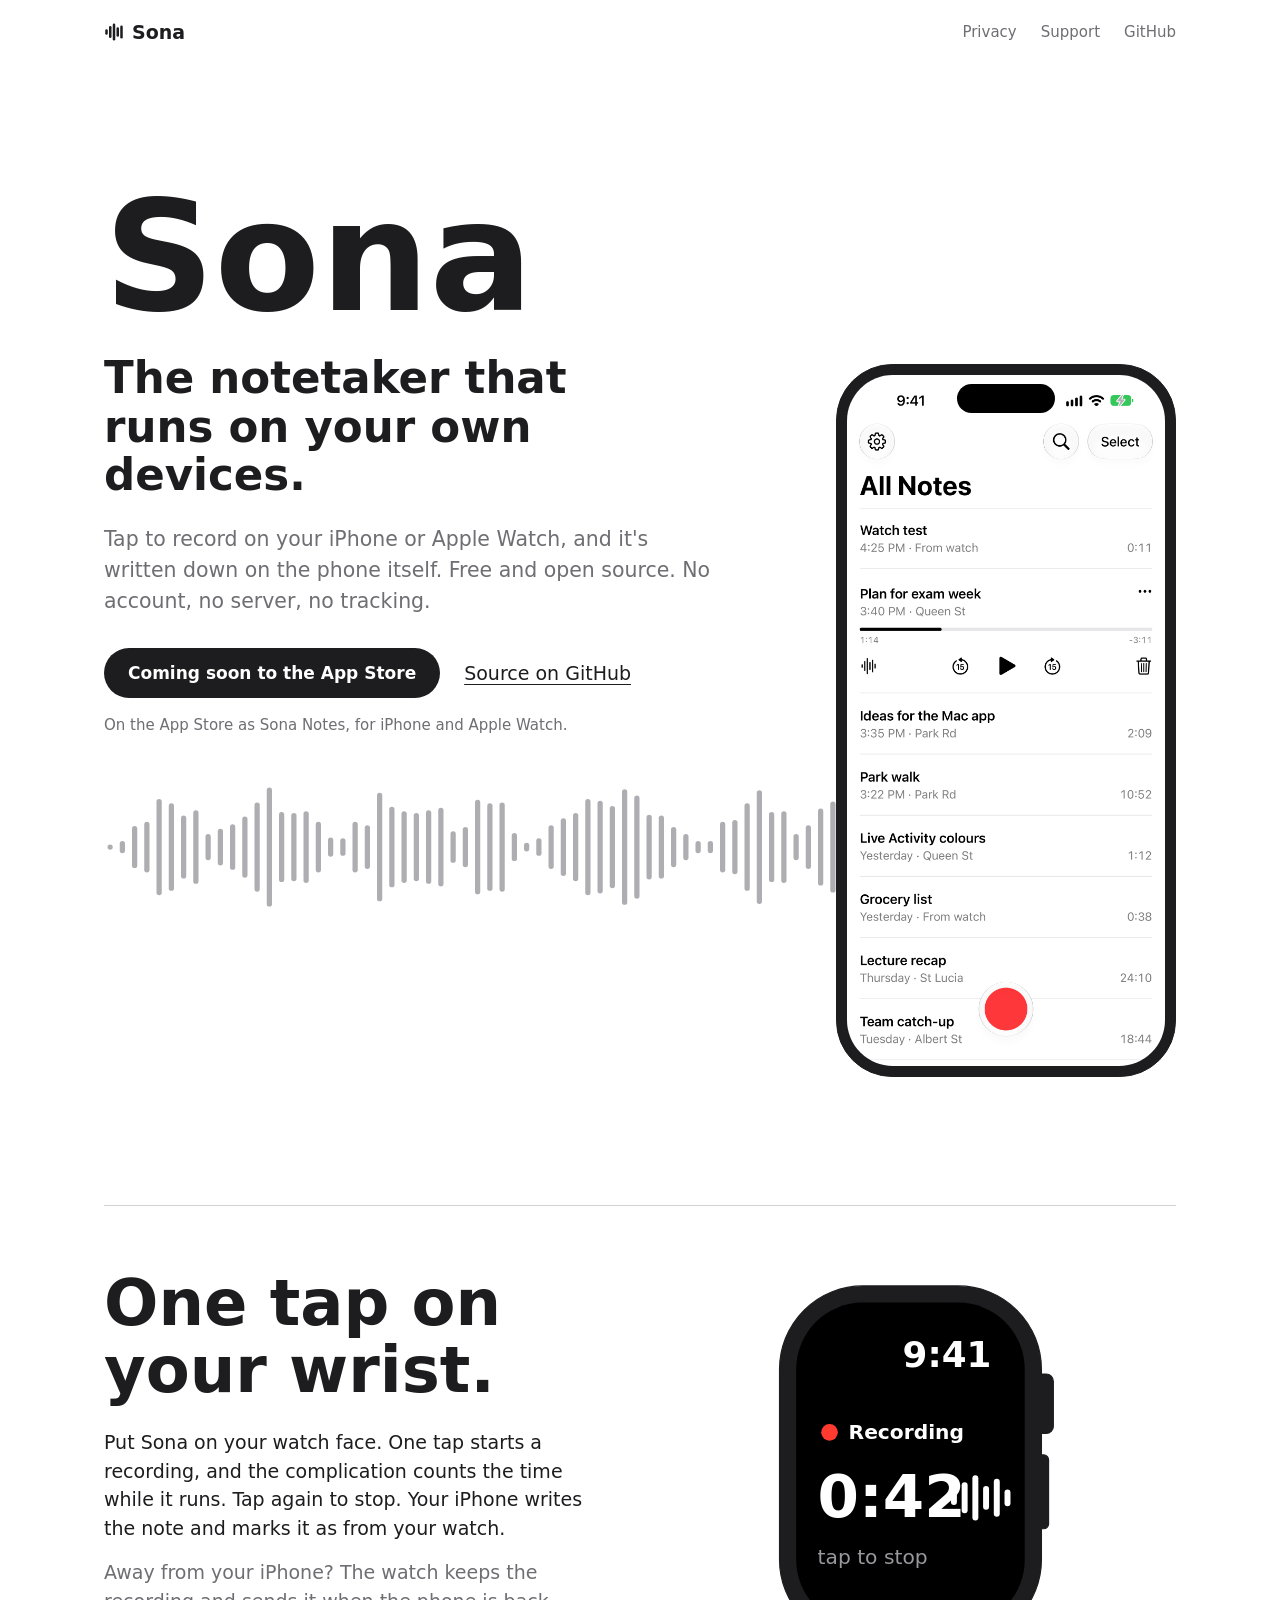
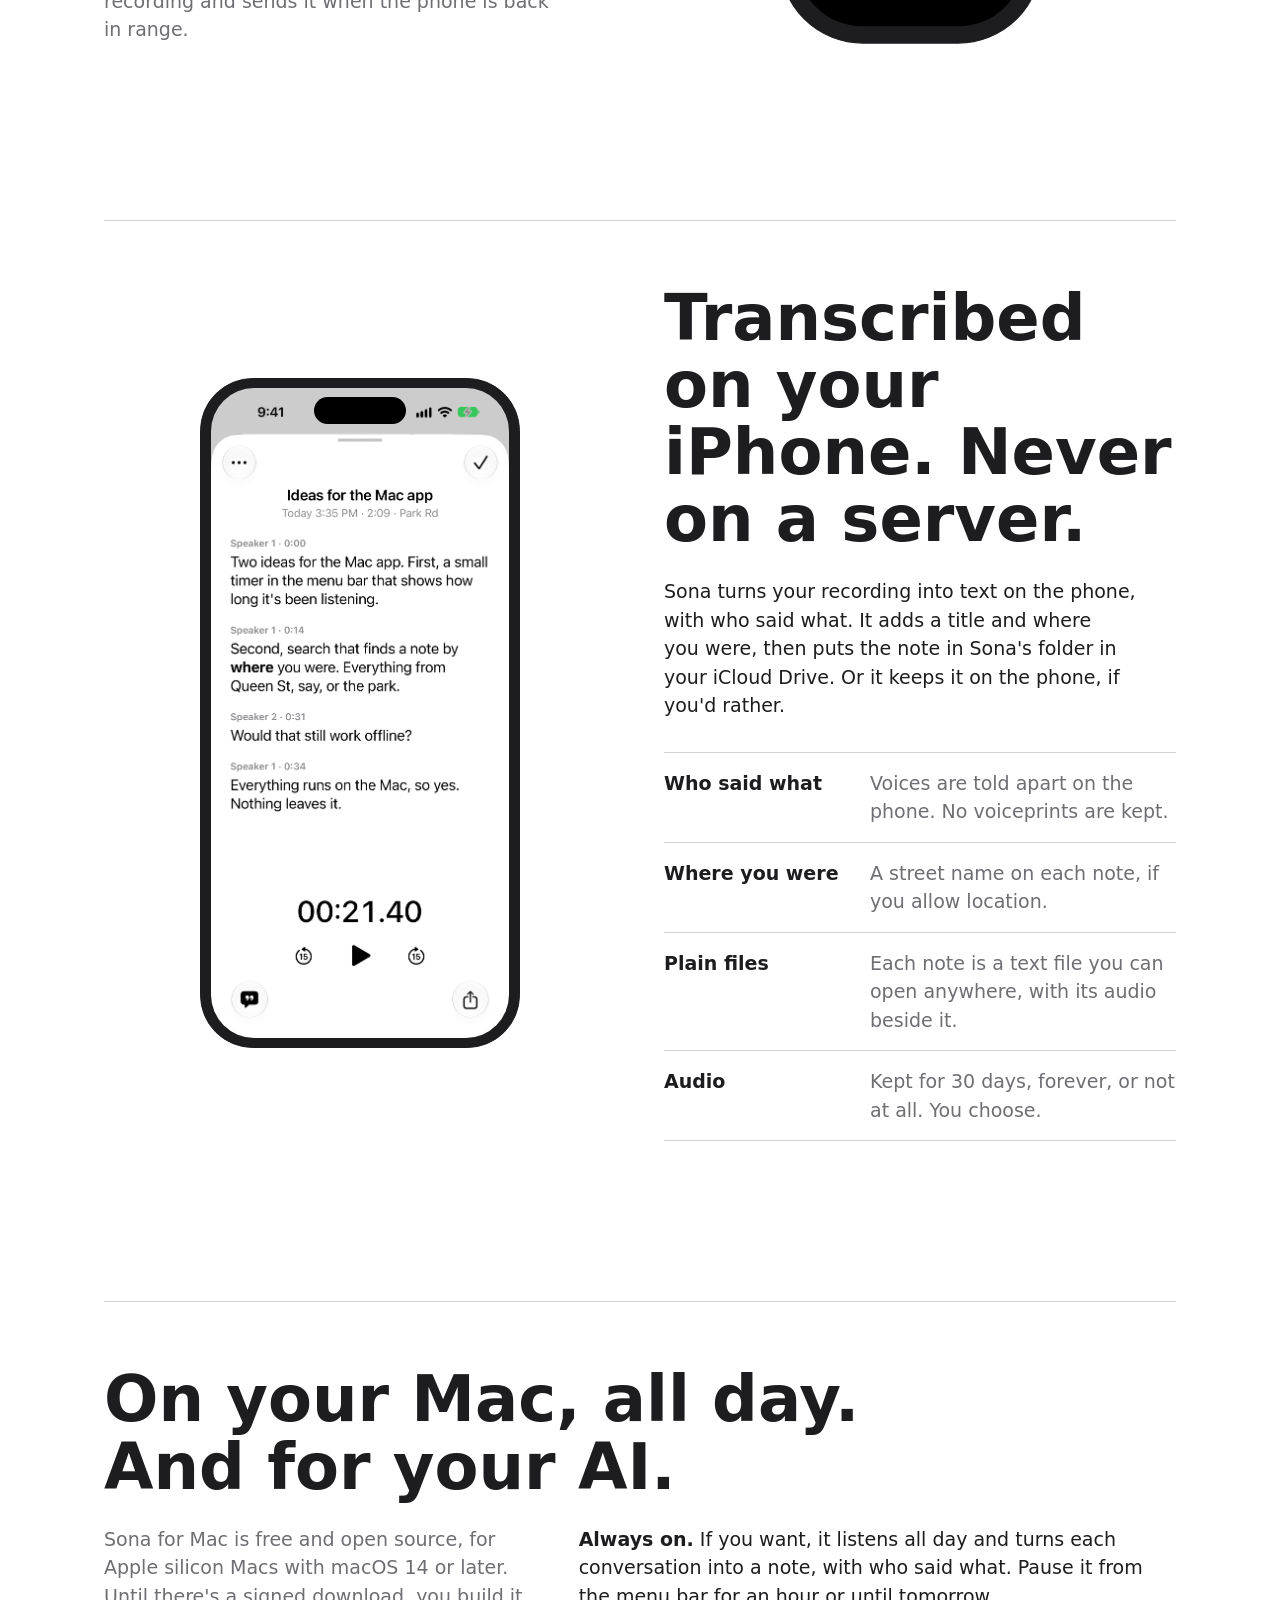
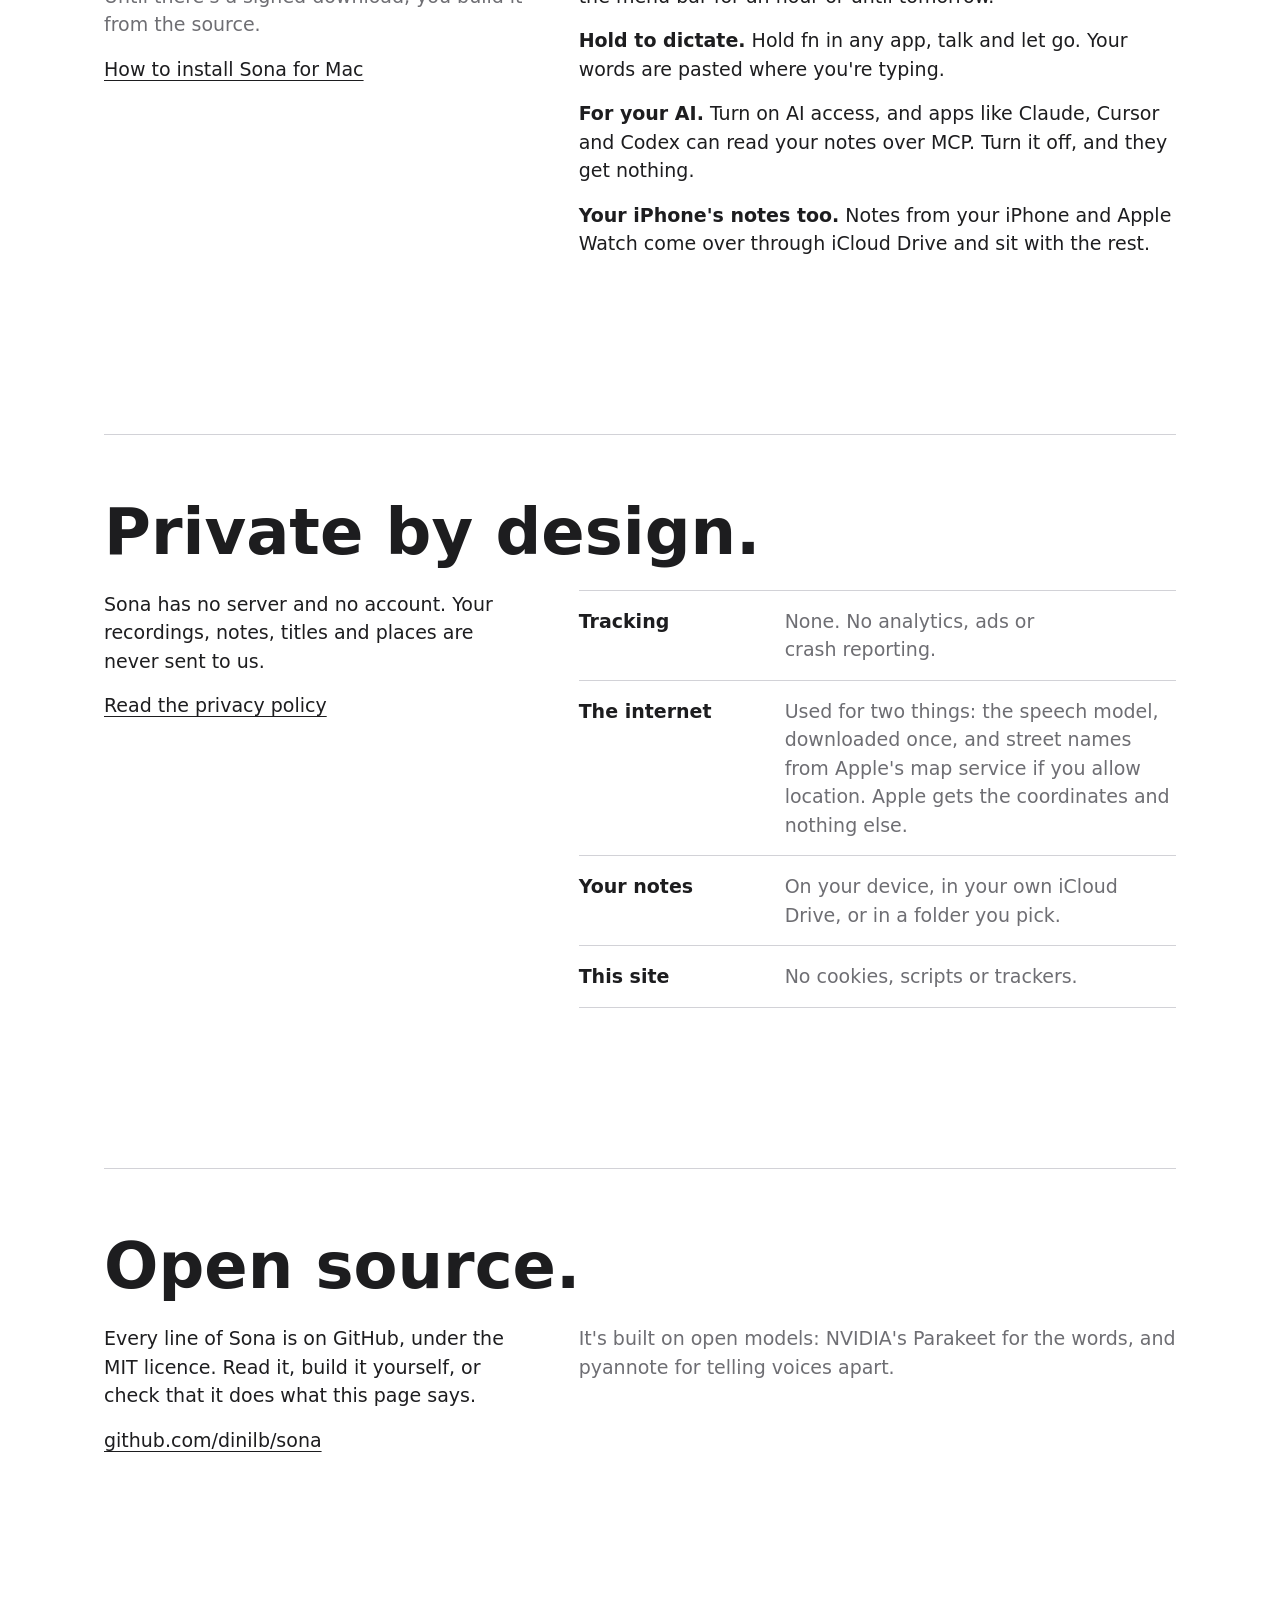
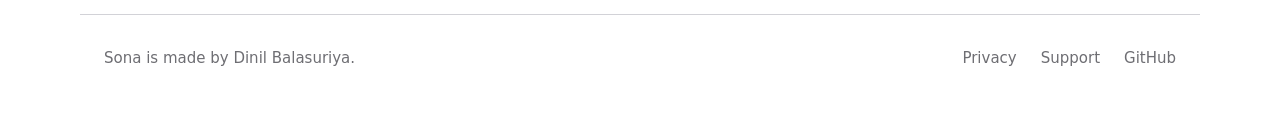
==== site/index.html @ dbad3e68 "Sona: first public version" ====
<!doctype html>
<html lang="en">
<head>
<meta charset="utf-8">
<meta name="viewport" content="width=device-width, initial-scale=1">
<title>Sona: the notetaker that runs on your own devices</title>
<meta name="description" content="Sona is a free, open-source notetaker for iPhone, Apple Watch and Mac. Tap to record, and it's written down on the device. No account, no server, no tracking.">
<meta name="color-scheme" content="light dark">
<meta name="theme-color" content="#ffffff" media="(prefers-color-scheme: light)">
<meta name="theme-color" content="#000000" media="(prefers-color-scheme: dark)">
<link rel="icon" href="favicon.svg" type="image/svg+xml">
<link rel="apple-touch-icon" href="apple-touch-icon.png">
<link rel="stylesheet" href="style.css">
<!-- Link previews need full URLs. If the site moves (a custom domain), change these four. -->
<link rel="canonical" href="https://dinilb.github.io/sona/">
<meta property="og:url" content="https://dinilb.github.io/sona/">
<meta property="og:image" content="https://dinilb.github.io/sona/img/og.png">
<meta name="twitter:image" content="https://dinilb.github.io/sona/img/og.png">
<meta property="og:type" content="website">
<meta property="og:site_name" content="Sona">
<meta property="og:title" content="Sona: the notetaker that runs on your own devices">
<meta property="og:description" content="Free and open source, for iPhone, Apple Watch and Mac. Tap to record, and it's written down on the device. No account, no server, no tracking.">
<meta property="og:image:width" content="1200">
<meta property="og:image:height" content="630">
<meta property="og:image:alt" content="Sona, the notetaker that runs on your own devices, beside its list of notes on an iPhone.">
<meta name="twitter:card" content="summary_large_image">
</head>
<body>
<a class="skip" href="#main">Skip to content</a>

<header class="wrap top">
  <a class="brand" href="./" aria-label="Sona, home">
    <svg viewBox="0 0 32 32" aria-hidden="true"><g fill="currentColor"><rect x="2" y="11.5" width="4" height="9" rx="2"/><rect x="8" y="6.5" width="4" height="19" rx="2"/><rect x="14" y="2.5" width="4" height="27" rx="2"/><rect x="20" y="8.5" width="4" height="15" rx="2"/><rect x="26" y="5.5" width="4" height="21" rx="2"/></g></svg>
    Sona
  </a>
  <nav class="links" aria-label="Pages">
    <a href="privacy.html">Privacy</a>
    <a href="support.html">Support</a>
    <a href="https://github.com/dinilb/sona">GitHub</a>
  </nav>
</header>

<main id="main">

<section class="wrap hero">
  <div class="hero-copy">
    <h1>Sona</h1>
    <p class="lede">The notetaker that runs on your own devices.</p>
    <p class="sub">Tap to record on your iPhone or Apple Watch, and it's written down on the phone itself. Free and open source. No account, no server, no tracking.</p>
    <div class="actions">
      <!-- Placeholder until launch: swap for Apple's official "Download on the App Store" badge,
           linking to https://apps.apple.com/app/id6829732693 -->
      <span class="button" aria-disabled="true">Coming soon to the App Store</span>
      <a href="https://github.com/dinilb/sona">Source on GitHub</a>
    </div>
    <p class="note">On the App Store as Sona Notes, for iPhone and Apple Watch.</p>
  </div>
  <div class="hero-visual">
    <svg class="wave" viewBox="0 0 1200 160" preserveAspectRatio="xMidYMid slice" aria-hidden="true">
      <rect x="4" y="77" width="6" height="6" rx="3" style="--i:0"/>
      <rect x="18" y="73" width="6" height="14" rx="3" style="--i:1"/>
      <rect x="32" y="56" width="6" height="48" rx="3" style="--i:2"/>
      <rect x="46" y="51" width="6" height="58" rx="3" style="--i:3"/>
      <rect x="60" y="25" width="6" height="110" rx="3" style="--i:4"/>
      <rect x="74" y="30" width="6" height="100" rx="3" style="--i:5"/>
      <rect x="88" y="44" width="6" height="72" rx="3" style="--i:6"/>
      <rect x="102" y="38" width="6" height="84" rx="3" style="--i:7"/>
      <rect x="116" y="65" width="6" height="30" rx="3" style="--i:8"/>
      <rect x="130" y="59" width="6" height="42" rx="3" style="--i:9"/>
      <rect x="144" y="54" width="6" height="52" rx="3" style="--i:10"/>
      <rect x="158" y="45" width="6" height="70" rx="3" style="--i:11"/>
      <rect x="172" y="29" width="6" height="102" rx="3" style="--i:12"/>
      <rect x="186" y="12" width="6" height="136" rx="3" style="--i:13"/>
      <rect x="200" y="40" width="6" height="80" rx="3" style="--i:14"/>
      <rect x="214" y="41" width="6" height="78" rx="3" style="--i:15"/>
      <rect x="228" y="39" width="6" height="82" rx="3" style="--i:16"/>
      <rect x="242" y="51" width="6" height="58" rx="3" style="--i:17"/>
      <rect x="256" y="69" width="6" height="22" rx="3" style="--i:18"/>
      <rect x="270" y="70" width="6" height="20" rx="3" style="--i:19"/>
      <rect x="284" y="51" width="6" height="58" rx="3" style="--i:20"/>
      <rect x="298" y="55" width="6" height="50" rx="3" style="--i:21"/>
      <rect x="312" y="18" width="6" height="124" rx="3" style="--i:22"/>
      <rect x="326" y="34" width="6" height="92" rx="3" style="--i:23"/>
      <rect x="340" y="39" width="6" height="82" rx="3" style="--i:24"/>
      <rect x="354" y="41" width="6" height="78" rx="3" style="--i:25"/>
      <rect x="368" y="38" width="6" height="84" rx="3" style="--i:26"/>
      <rect x="382" y="35" width="6" height="90" rx="3" style="--i:27"/>
      <rect x="396" y="62" width="6" height="36" rx="3" style="--i:28"/>
      <rect x="410" y="57" width="6" height="46" rx="3" style="--i:29"/>
      <rect x="424" y="26" width="6" height="108" rx="3" style="--i:30"/>
      <rect x="438" y="30" width="6" height="100" rx="3" style="--i:31"/>
      <rect x="452" y="29" width="6" height="102" rx="3" style="--i:32"/>
      <rect x="466" y="64" width="6" height="32" rx="3" style="--i:33"/>
      <rect x="480" y="75" width="6" height="10" rx="3" style="--i:34"/>
      <rect x="494" y="70" width="6" height="20" rx="3" style="--i:35"/>
      <rect x="508" y="55" width="6" height="50" rx="3" style="--i:36"/>
      <rect x="522" y="47" width="6" height="66" rx="3" style="--i:37"/>
      <rect x="536" y="41" width="6" height="78" rx="3" style="--i:38"/>
      <rect x="550" y="25" width="6" height="110" rx="3" style="--i:39"/>
      <rect x="564" y="27" width="6" height="106" rx="3" style="--i:40"/>
      <rect x="578" y="33" width="6" height="94" rx="3" style="--i:41"/>
      <rect x="592" y="14" width="6" height="132" rx="3" style="--i:42"/>
      <rect x="606" y="21" width="6" height="118" rx="3" style="--i:43"/>
      <rect x="620" y="43" width="6" height="74" rx="3" style="--i:44"/>
      <rect x="634" y="44" width="6" height="72" rx="3" style="--i:45"/>
      <rect x="648" y="57" width="6" height="46" rx="3" style="--i:46"/>
      <rect x="662" y="65" width="6" height="30" rx="3" style="--i:47"/>
      <rect x="676" y="73" width="6" height="14" rx="3" style="--i:48"/>
      <rect x="690" y="73" width="6" height="14" rx="3" style="--i:49"/>
      <rect x="704" y="51" width="6" height="58" rx="3" style="--i:50"/>
      <rect x="718" y="49" width="6" height="62" rx="3" style="--i:51"/>
      <rect x="732" y="30" width="6" height="100" rx="3" style="--i:52"/>
      <rect x="746" y="15" width="6" height="130" rx="3" style="--i:53"/>
      <rect x="760" y="40" width="6" height="80" rx="3" style="--i:54"/>
      <rect x="774" y="39" width="6" height="82" rx="3" style="--i:55"/>
      <rect x="788" y="65" width="6" height="30" rx="3" style="--i:56"/>
      <rect x="802" y="55" width="6" height="50" rx="3" style="--i:57"/>
      <rect x="816" y="36" width="6" height="88" rx="3" style="--i:58"/>
      <rect x="830" y="28" width="6" height="104" rx="3" style="--i:59"/>
      <rect x="844" y="11" width="6" height="138" rx="3" style="--i:60"/>
      <rect x="858" y="32" width="6" height="96" rx="3" style="--i:61"/>
      <rect x="872" y="18" width="6" height="124" rx="3" style="--i:62"/>
      <rect x="886" y="28" width="6" height="104" rx="3" style="--i:63"/>
      <rect x="900" y="41" width="6" height="78" rx="3" style="--i:64"/>
      <rect x="914" y="58" width="6" height="44" rx="3" style="--i:65"/>
      <rect x="928" y="68" width="6" height="24" rx="3" style="--i:66"/>
      <rect x="942" y="75" width="6" height="10" rx="3" style="--i:67"/>
      <rect x="956" y="70" width="6" height="20" rx="3" style="--i:68"/>
      <rect x="970" y="55" width="6" height="50" rx="3" style="--i:69"/>
      <rect x="984" y="54" width="6" height="52" rx="3" style="--i:70"/>
      <rect x="998" y="24" width="6" height="112" rx="3" style="--i:71"/>
      <rect x="1012" y="20" width="6" height="120" rx="3" style="--i:72"/>
      <rect x="1026" y="5" width="6" height="150" rx="3" style="--i:73"/>
      <rect x="1040" y="13" width="6" height="134" rx="3" style="--i:74"/>
      <rect x="1054" y="38" width="6" height="84" rx="3" style="--i:75"/>
      <rect x="1068" y="46" width="6" height="68" rx="3" style="--i:76"/>
      <rect x="1082" y="55" width="6" height="50" rx="3" style="--i:77"/>
      <rect x="1096" y="72" width="6" height="16" rx="3" style="--i:78"/>
      <rect x="1110" y="58" width="6" height="44" rx="3" style="--i:79"/>
      <rect x="1124" y="43" width="6" height="74" rx="3" style="--i:80"/>
      <rect x="1138" y="40" width="6" height="80" rx="3" style="--i:81"/>
      <rect x="1152" y="46" width="6" height="68" rx="3" style="--i:82"/>
      <rect x="1166" y="54" width="6" height="52" rx="3" style="--i:83"/>
      <rect x="1180" y="76" width="6" height="8" rx="3" style="--i:84"/>
      <rect x="1194" y="77" width="6" height="6" rx="3" style="--i:85"/>
    </svg>
    <figure class="device">
      <img src="img/screen-home.png" width="1206" height="2622" alt="Sona on an iPhone: a list of notes, each with a title, a time, where it was recorded and how long it is.">
    </figure>
  </div>
</section>

<section class="section" id="watch" aria-labelledby="watch-title">
  <div class="wrap">
    <div class="rule split">
      <div class="copy">
        <h2 id="watch-title">One tap on your wrist.</h2>
        <p>Put Sona on your watch face. One tap starts a recording, and the complication counts the time while it runs. Tap again to stop. Your iPhone writes the note and marks it as from your watch.</p>
        <p class="muted">Away from your iPhone? The watch keeps the recording and sends it when the phone is back in range.</p>
      </div>
      <div class="art">
        <svg class="watch" viewBox="0 0 252 320" role="img" aria-label="An Apple Watch face with Sona recording: a red dot, the running time and tap to stop.">
          <rect class="crown" x="222" y="84" width="16" height="50" rx="6"/>
          <rect class="crown" x="224" y="152" width="10" height="62" rx="4"/>
          <rect class="case" x="8" y="10" width="220" height="300" rx="70"/>
          <rect class="screen" x="22" y="24" width="192" height="272" rx="56"/>
          <text class="face-time" x="186" y="78" text-anchor="end">9:41</text>
          <circle class="rec" cx="50" cy="133" r="7"/>
          <text class="face-label" x="66" y="139">Recording</text>
          <text class="face-timer" x="40" y="204">0:42</text>
          <g class="face-wave">
            <rect x="152" y="182" width="5" height="12" rx="2.5"/>
            <rect x="161" y="175" width="5" height="26" rx="2.5"/>
            <rect x="170" y="169" width="5" height="38" rx="2.5"/>
            <rect x="179" y="178" width="5" height="20" rx="2.5"/>
            <rect x="188" y="172" width="5" height="32" rx="2.5"/>
            <rect x="197" y="181" width="5" height="14" rx="2.5"/>
          </g>
          <text class="face-hint" x="40" y="244">tap to stop</text>
        </svg>
      </div>
    </div>
  </div>
</section>

<section class="section" id="iphone" aria-labelledby="iphone-title">
  <div class="wrap">
    <div class="rule split">
      <div class="art">
        <figure class="device">
          <img src="img/screen-note.png" width="1206" height="2622" loading="lazy" alt="A note in Sona: its title, when and where it was recorded, and what each speaker said.">
        </figure>
      </div>
      <div class="copy">
        <h2 id="iphone-title">Transcribed on your iPhone. Never on a server.</h2>
        <p>Sona turns your recording into text on the phone, with who said what. It adds a title and where you were, then puts the note in Sona's folder in your iCloud Drive. Or it keeps it on the phone, if you'd rather.</p>
        <dl class="rows">
          <div><dt>Who said what</dt><dd>Voices are told apart on the phone. No voiceprints are kept.</dd></div>
          <div><dt>Where you were</dt><dd>A street name on each note, if you allow location.</dd></div>
          <div><dt>Plain files</dt><dd>Each note is a text file you can open anywhere, with its audio beside it.</dd></div>
          <div><dt>Audio</dt><dd>Kept for 30 days, forever, or not at all. You choose.</dd></div>
        </dl>
      </div>
    </div>
  </div>
</section>

<section class="section" id="mac" aria-labelledby="mac-title">
  <div class="wrap">
    <div class="rule">
      <h2 id="mac-title">On your Mac, all day.<br>And for your AI.</h2>
      <div class="cols">
        <div>
          <p class="muted">Sona for Mac is free and open source, for Apple silicon Macs with macOS 14 or later. Until there's a signed download, you build it from the source.</p>
          <p><a href="https://github.com/dinilb/sona#install">How to install Sona for Mac</a></p>
        </div>
        <div>
          <p><strong>Always on.</strong> If you want, it listens all day and turns each conversation into a note, with who said what. Pause it from the menu bar for an hour or until tomorrow.</p>
          <p><strong>Hold to dictate.</strong> Hold fn in any app, talk and let go. Your words are pasted where you're typing.</p>
          <p><strong>For your AI.</strong> Turn on AI access, and apps like Claude, Cursor and Codex can read your notes over MCP. Turn it off, and they get nothing.</p>
          <p><strong>Your iPhone's notes too.</strong> Notes from your iPhone and Apple Watch come over through iCloud Drive and sit with the rest.</p>
        </div>
      </div>
    </div>
  </div>
</section>

<section class="section" id="privacy" aria-labelledby="privacy-title">
  <div class="wrap">
    <div class="rule">
      <h2 id="privacy-title">Private by design.</h2>
      <div class="cols">
        <div>
          <p>Sona has no server and no account. Your recordings, notes, titles and places are never sent to us.</p>
          <p><a href="privacy.html">Read the privacy policy</a></p>
        </div>
        <dl class="rows">
          <div><dt>Tracking</dt><dd>None. No analytics, ads or crash reporting.</dd></div>
          <div><dt>The internet</dt><dd>Used for two things: the speech model, downloaded once, and street names from Apple's map service if you allow location. Apple gets the coordinates and nothing else.</dd></div>
          <div><dt>Your notes</dt><dd>On your device, in your own iCloud Drive, or in a folder you pick.</dd></div>
          <div><dt>This site</dt><dd>No cookies, scripts or trackers.</dd></div>
        </dl>
      </div>
    </div>
  </div>
</section>

<section class="section" id="source" aria-labelledby="source-title">
  <div class="wrap">
    <div class="rule">
      <h2 id="source-title">Open source.</h2>
      <div class="cols">
        <div>
          <p>Every line of Sona is on GitHub, under the MIT licence. Read it, build it yourself, or check that it does what this page says.</p>
          <p><a href="https://github.com/dinilb/sona">github.com/dinilb/sona</a></p>
        </div>
        <div>
          <p class="muted">It's built on open models: NVIDIA's Parakeet for the words, and pyannote for telling voices apart.</p>
        </div>
      </div>
    </div>
  </div>
</section>

</main>

<footer class="foot">
  <div class="wrap">
    <p>Sona is made by Dinil Balasuriya.</p>
    <nav class="links" aria-label="Footer">
      <a href="privacy.html">Privacy</a>
      <a href="support.html">Support</a>
      <a href="https://github.com/dinilb/sona">GitHub</a>
    </nav>
  </div>
</footer>
</body>
</html>
---- site/style.css ----
/* Sona's website: one stylesheet, no build step, nothing loaded from anywhere else.
   Monochrome like the app: ink, paper and greys, swapped in dark mode. Red only where something records. */

:root {
  color-scheme: light dark;
  --bg: #fff;
  --ink: #1d1d1f;
  --muted: #6e6e73;
  --line: #d2d2d7;
  --wave: #aeaeb2;
  --bezel: #1d1d1f;
  --bezel-edge: #1d1d1f;
  --red: #ff3b30;
  --wrap: 1120px;
  --pad: 24px;
}

@media (prefers-color-scheme: dark) {
  :root {
    --bg: #000;
    --ink: #f5f5f7;
    --muted: #a1a1a6;
    --line: #38383a;
    --wave: #636366;
    --bezel: #1c1c1e;
    --bezel-edge: #3a3a3c;
    --red: #ff453a;
  }
}

*, *::before, *::after { box-sizing: border-box; }

html { -webkit-text-size-adjust: 100%; text-size-adjust: 100%; }

body {
  margin: 0;
  background: var(--bg);
  color: var(--ink);
  font: 400 19px/1.5 -apple-system, BlinkMacSystemFont, system-ui, "Segoe UI", Roboto, "Helvetica Neue", Arial, sans-serif;
  -webkit-font-smoothing: antialiased;
}

img, svg { display: block; max-width: 100%; }

a {
  color: inherit;
  text-decoration: underline;
  text-decoration-thickness: 1px;
  text-underline-offset: 0.2em;
}

a:hover { text-decoration-thickness: 2px; }

:focus-visible { outline: 2px solid var(--ink); outline-offset: 4px; border-radius: 4px; }

p { margin: 0 0 16px; }

h1, h2 { text-wrap: balance; }
p, li, dd { text-wrap: pretty; }

strong { font-weight: 600; }

.muted { color: var(--muted); }

.wrap { max-width: var(--wrap); margin: 0 auto; padding: 0 var(--pad); }

.skip { position: absolute; left: -9999px; }
.skip:focus { left: var(--pad); top: 12px; }

/* The top bar and the footer */

.top { display: flex; align-items: center; justify-content: space-between; gap: 16px; height: 64px; }

.brand { display: inline-flex; align-items: center; gap: 8px; font-size: 19px; font-weight: 600; text-decoration: none; }
.brand svg { width: 20px; height: 20px; }

.links { display: flex; gap: 24px; font-size: 15px; }
.links a { color: var(--muted); text-decoration: none; }
.links a:hover, .links a[aria-current="page"] { color: var(--ink); }

.foot { margin-top: 48px; }
.foot .wrap { display: flex; flex-wrap: wrap; align-items: center; justify-content: space-between; gap: 16px 24px; padding-top: 32px; padding-bottom: 48px; border-top: 1px solid var(--line); font-size: 15px; color: var(--muted); }
.foot p { margin: 0; }

/* The voice wave: a row of bars that talk quietly. Still for anyone who asks for less motion. */

.wave { color: var(--ink); }
.wave rect {
  fill: currentColor;
  transform-box: fill-box;
  transform-origin: 50% 50%;
  animation: talk 1.9s ease-in-out infinite alternate;
  animation-delay: calc(var(--i) * -0.13s);
}
.wave rect:nth-child(3n) { animation-duration: 2.4s; }
.wave rect:nth-child(3n + 1) { animation-duration: 1.5s; }

@keyframes talk {
  from { transform: scaleY(1); }
  to { transform: scaleY(0.55); }
}

@media (prefers-reduced-motion: reduce) {
  .wave rect { animation: none; }
}

/* A phone: the screenshot in a plain black frame with a Dynamic Island. Sizes follow --w. */

.device {
  --w: 320px;
  position: relative;
  flex: none;
  width: var(--w);
  margin: 0;
  padding: calc(var(--w) * 0.03);
  border: 1px solid var(--bezel-edge);
  border-radius: calc(var(--w) * 0.165);
  background: var(--bezel);
}
.device img { width: 100%; height: auto; border-radius: calc(var(--w) * 0.135); }
.device::before {
  content: "";
  position: absolute;
  top: calc(var(--w) * 0.056);
  left: 50%;
  width: calc(var(--w) * 0.29);
  height: calc(var(--w) * 0.085);
  margin-left: calc(var(--w) * -0.145);
  border-radius: 999px;
  background: #000;
}

/* The first screen */

/* The wave runs under the words and into the phone, which stands in front of it. */
.hero { position: relative; display: grid; grid-template-columns: minmax(0, 1fr) auto; align-items: end; column-gap: 48px; padding-top: 48px; padding-bottom: 64px; }
.hero-copy { position: relative; z-index: 1; align-self: start; padding-top: 72px; padding-bottom: 340px; }
.hero-visual { position: static; }
.hero .wave { position: absolute; z-index: 0; left: var(--pad); right: calc(var(--pad) + 170px); bottom: 224px; width: auto; height: 140px; color: var(--wave); }
.hero .device { --w: 340px; position: relative; z-index: 1; }

h1 { margin: 0 0 24px; font-size: clamp(72px, 12vw, 160px); font-weight: 600; line-height: 0.95; }

.lede { max-width: 13em; margin: 0 0 24px; font-size: clamp(28px, 3.4vw, 44px); font-weight: 600; line-height: 1.12; }

.sub { max-width: 30em; margin: 0 0 32px; color: var(--muted); font-size: clamp(17px, 1.6vw, 21px); }

.actions { display: flex; flex-wrap: wrap; align-items: center; gap: 16px 24px; }

.button {
  display: inline-flex;
  align-items: center;
  min-height: 50px;
  padding: 0 24px;
  border-radius: 999px;
  background: var(--ink);
  color: var(--bg);
  font-size: 17px;
  font-weight: 600;
  text-decoration: none;
}
.button[aria-disabled="true"] { cursor: default; }

.note { margin: 16px 0 0; color: var(--muted); font-size: 15px; }

/* The sections below it */

.section .wrap { padding-top: 64px; padding-bottom: 96px; }
.rule { border-top: 1px solid var(--line); padding-top: 64px; }

h2 { max-width: 15em; margin: 0 0 24px; font-size: clamp(36px, 5vw, 64px); font-weight: 600; line-height: 1.05; }

.copy p { max-width: 32em; }

.split { display: grid; grid-template-columns: minmax(0, 1fr) minmax(0, 1fr); align-items: center; gap: 48px; }
.split .art { display: flex; justify-content: center; }

.rows { max-width: 36em; margin: 32px 0 0; border-top: 1px solid var(--line); }
.rows div { display: grid; grid-template-columns: 10em minmax(0, 1fr); gap: 16px; padding: 16px 0; border-bottom: 1px solid var(--line); }
.rows dt { font-weight: 600; }
.rows dd { margin: 0; color: var(--muted); }

/* A headline across the top, then its words in two columns. */
.cols { display: grid; grid-template-columns: minmax(0, 5fr) minmax(0, 7fr); gap: 48px; margin-top: 16px; }
.cols p { max-width: 32em; }
.cols .rows { margin-top: 0; }

.watch { width: 300px; }
.watch .case, .watch .crown { fill: var(--bezel); stroke: var(--bezel-edge); stroke-width: 1; }
.watch .screen { fill: #000; }
.watch text { font-family: inherit; fill: #fff; font-variant-numeric: tabular-nums; }
.watch .face-time { font-size: 30px; font-weight: 600; }
.watch .face-label { font-size: 17px; font-weight: 600; }
.watch .face-timer { font-size: 50px; font-weight: 600; }
.watch .face-hint { font-size: 17px; fill: #98989d; }
.watch .face-wave rect { fill: #fff; }
.watch .rec { fill: var(--red); }

/* Privacy policy, support and other text pages */

.prose { max-width: 760px; padding-top: 48px; padding-bottom: 96px; }
.prose h1 { margin-bottom: 8px; font-size: clamp(44px, 6vw, 64px); line-height: 1.05; }
.prose .updated { margin: 0 0 48px; color: var(--muted); }
.prose h2 { max-width: none; margin: 48px 0 16px; font-size: 28px; line-height: 1.2; }
.prose h3 { margin: 32px 0 8px; font-size: 19px; font-weight: 600; }
.prose ul, .prose ol { margin: 0 0 16px; padding-left: 1.25em; }
.prose li { margin: 8px 0; }
.prose li > ul { margin-top: 8px; }

.qa { border-top: 1px solid var(--line); padding: 32px 0 16px; }
.qa h2 { margin: 0 0 12px; font-size: 24px; }

/* Phones and narrow windows */

@media (max-width: 860px) {
  body { font-size: 17px; }

  .hero { display: block; padding-top: 24px; padding-bottom: 64px; }
  .hero-copy { padding-top: 32px; padding-bottom: 48px; }
  /* Too narrow for the wave to show beside the phone, so it runs the full width above it. */
  .hero-visual { display: flex; flex-direction: column; align-items: center; }
  .hero .wave { position: static; align-self: stretch; height: 96px; margin: 0 calc(-1 * var(--pad)) 48px; }
  .hero .device { --w: 270px; }

  .section .wrap { padding-top: 32px; padding-bottom: 64px; }
  .rule { padding-top: 48px; }

  .split { grid-template-columns: minmax(0, 1fr); gap: 48px; }
  .split .device { --w: 270px; }
  .split .art { order: 2; }

  .rows div { grid-template-columns: minmax(0, 1fr); gap: 4px; }
  .cols { grid-template-columns: minmax(0, 1fr); gap: 16px; }

  .watch { width: 240px; }
}

@media (max-width: 420px) {
  :root { --pad: 20px; }
  .links { gap: 16px; }
}
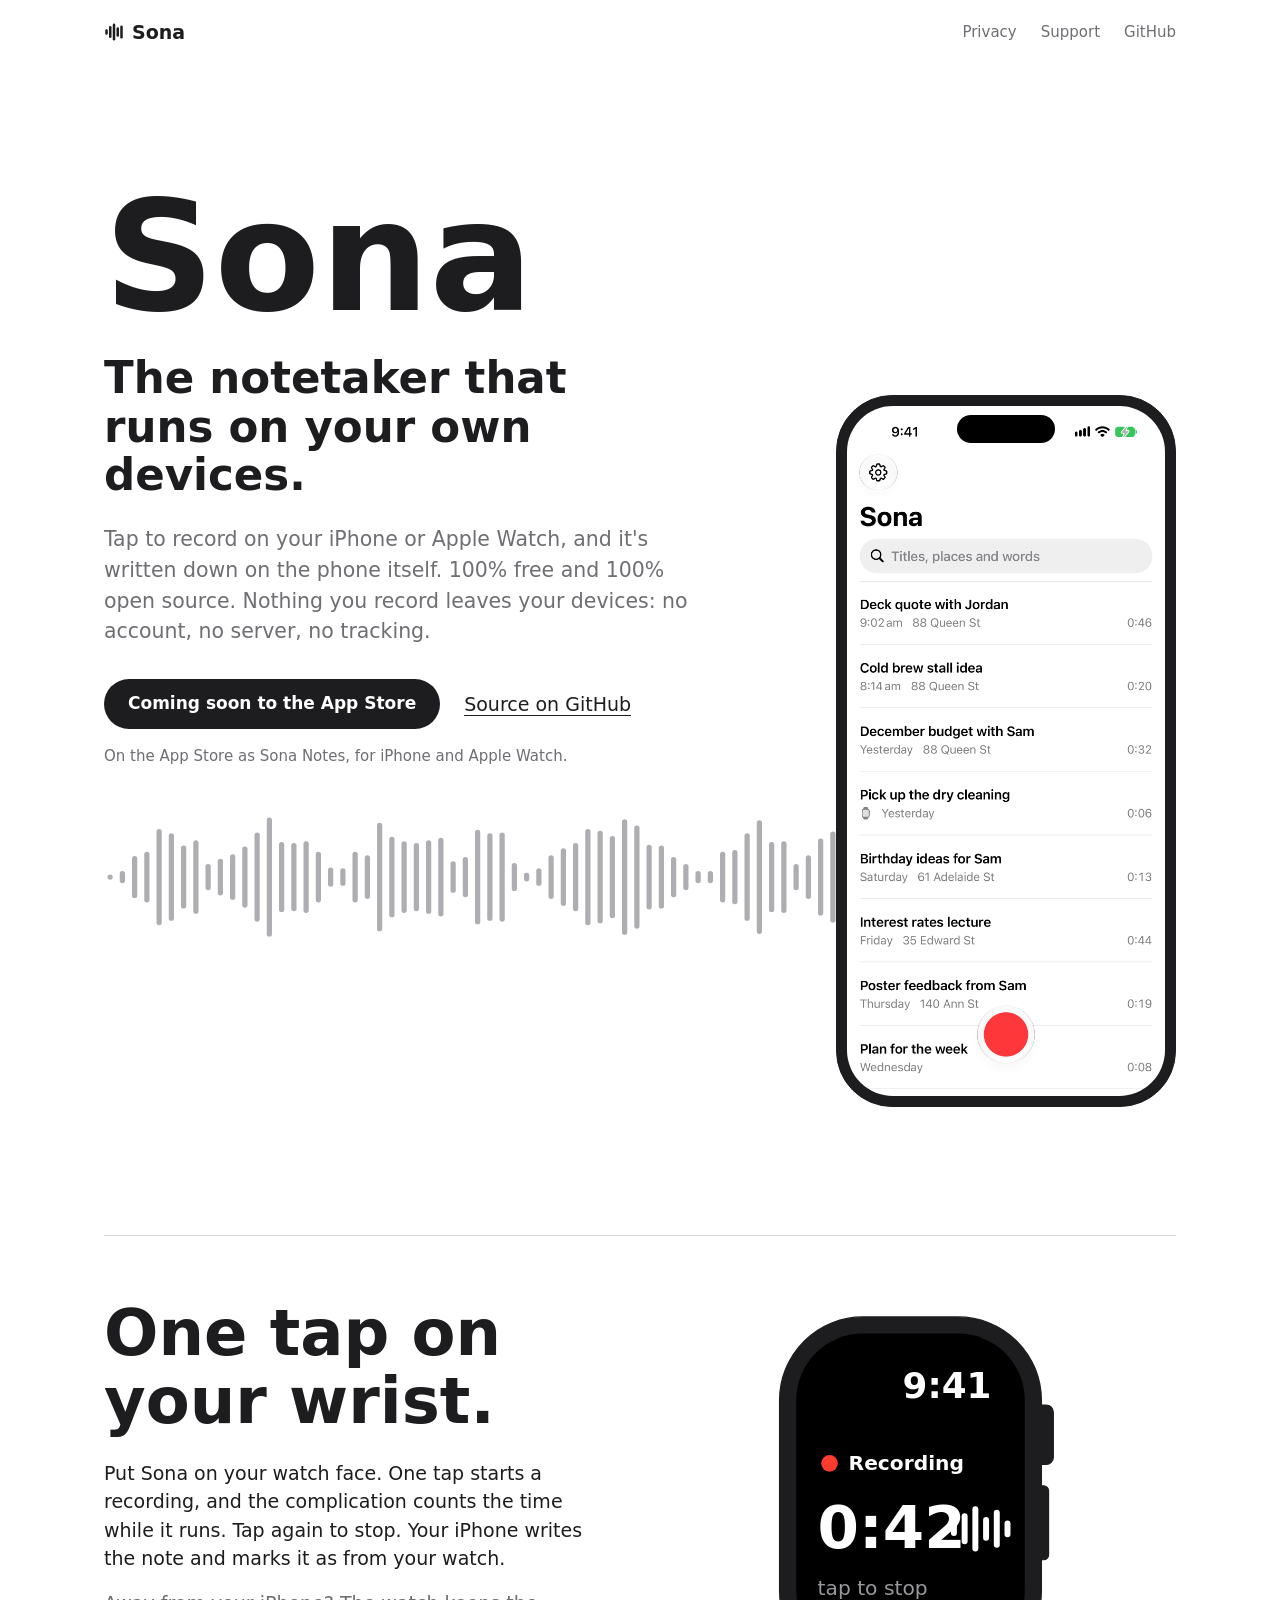
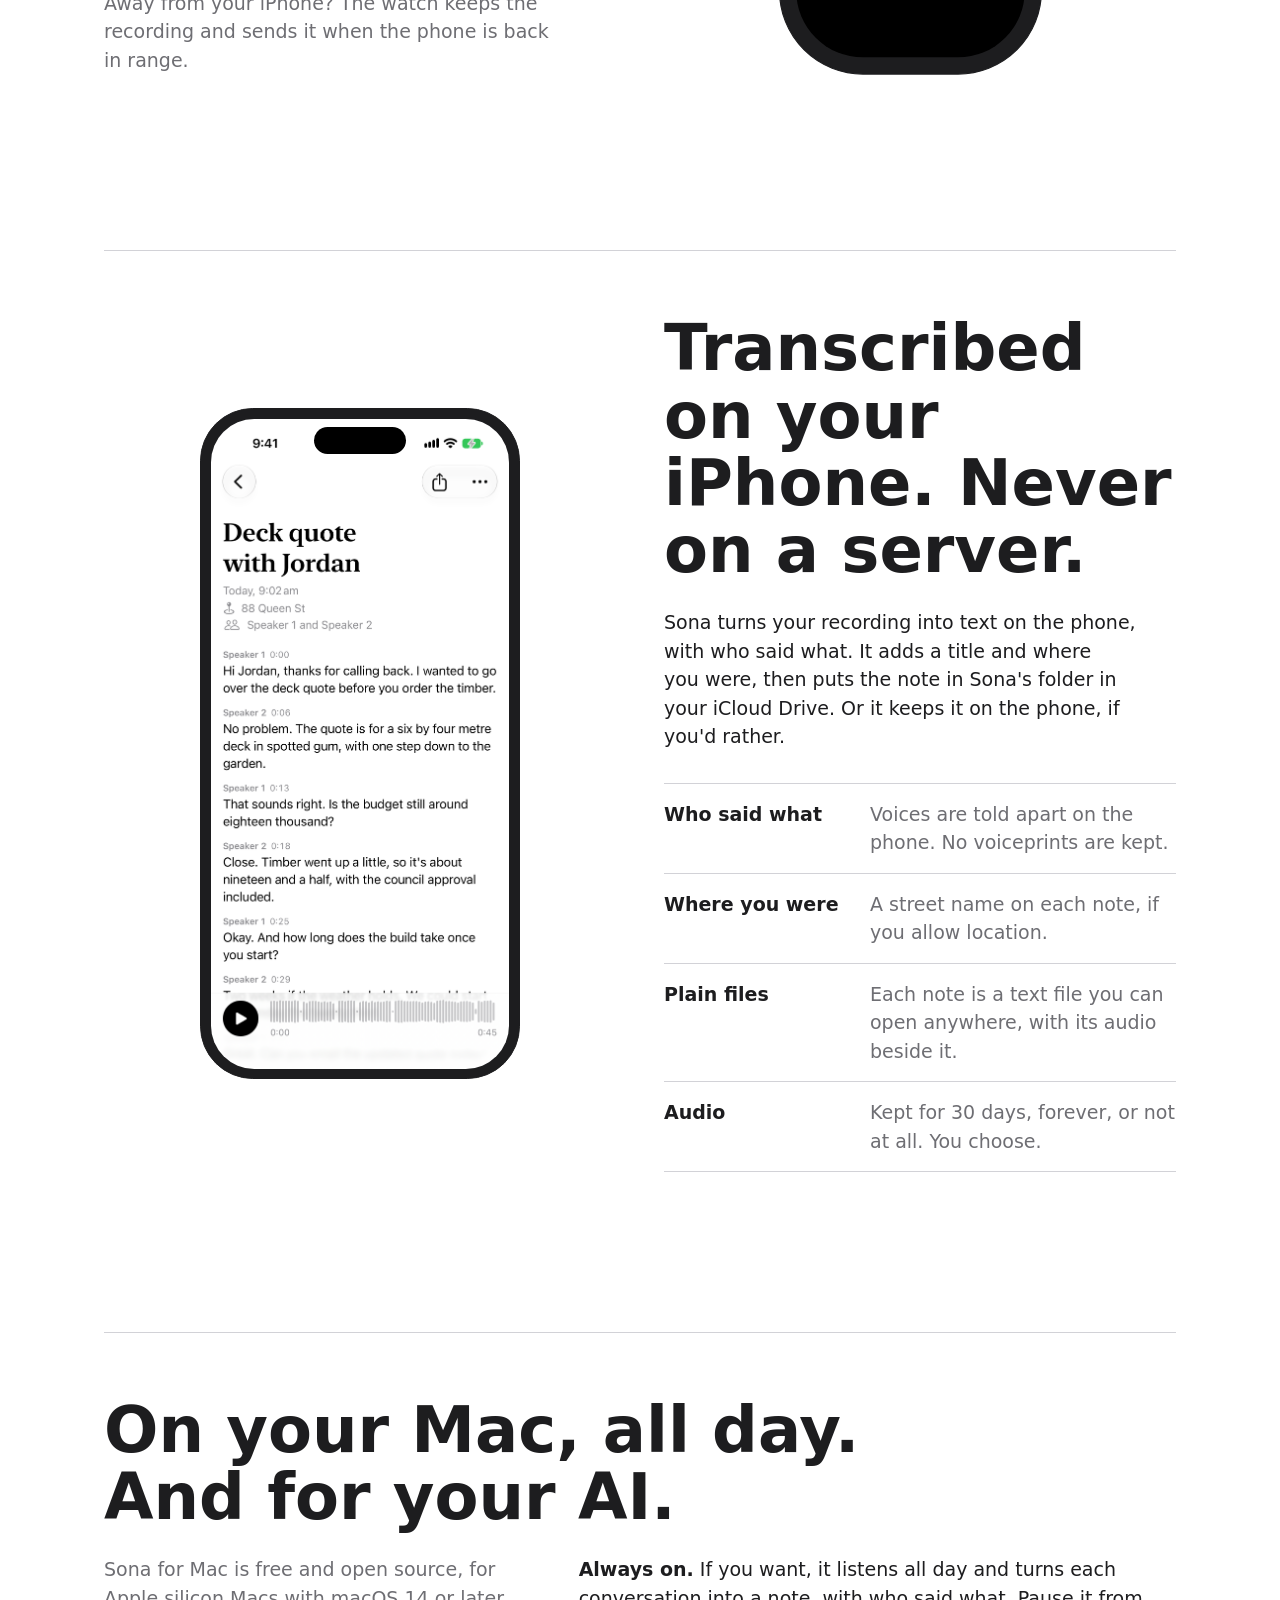
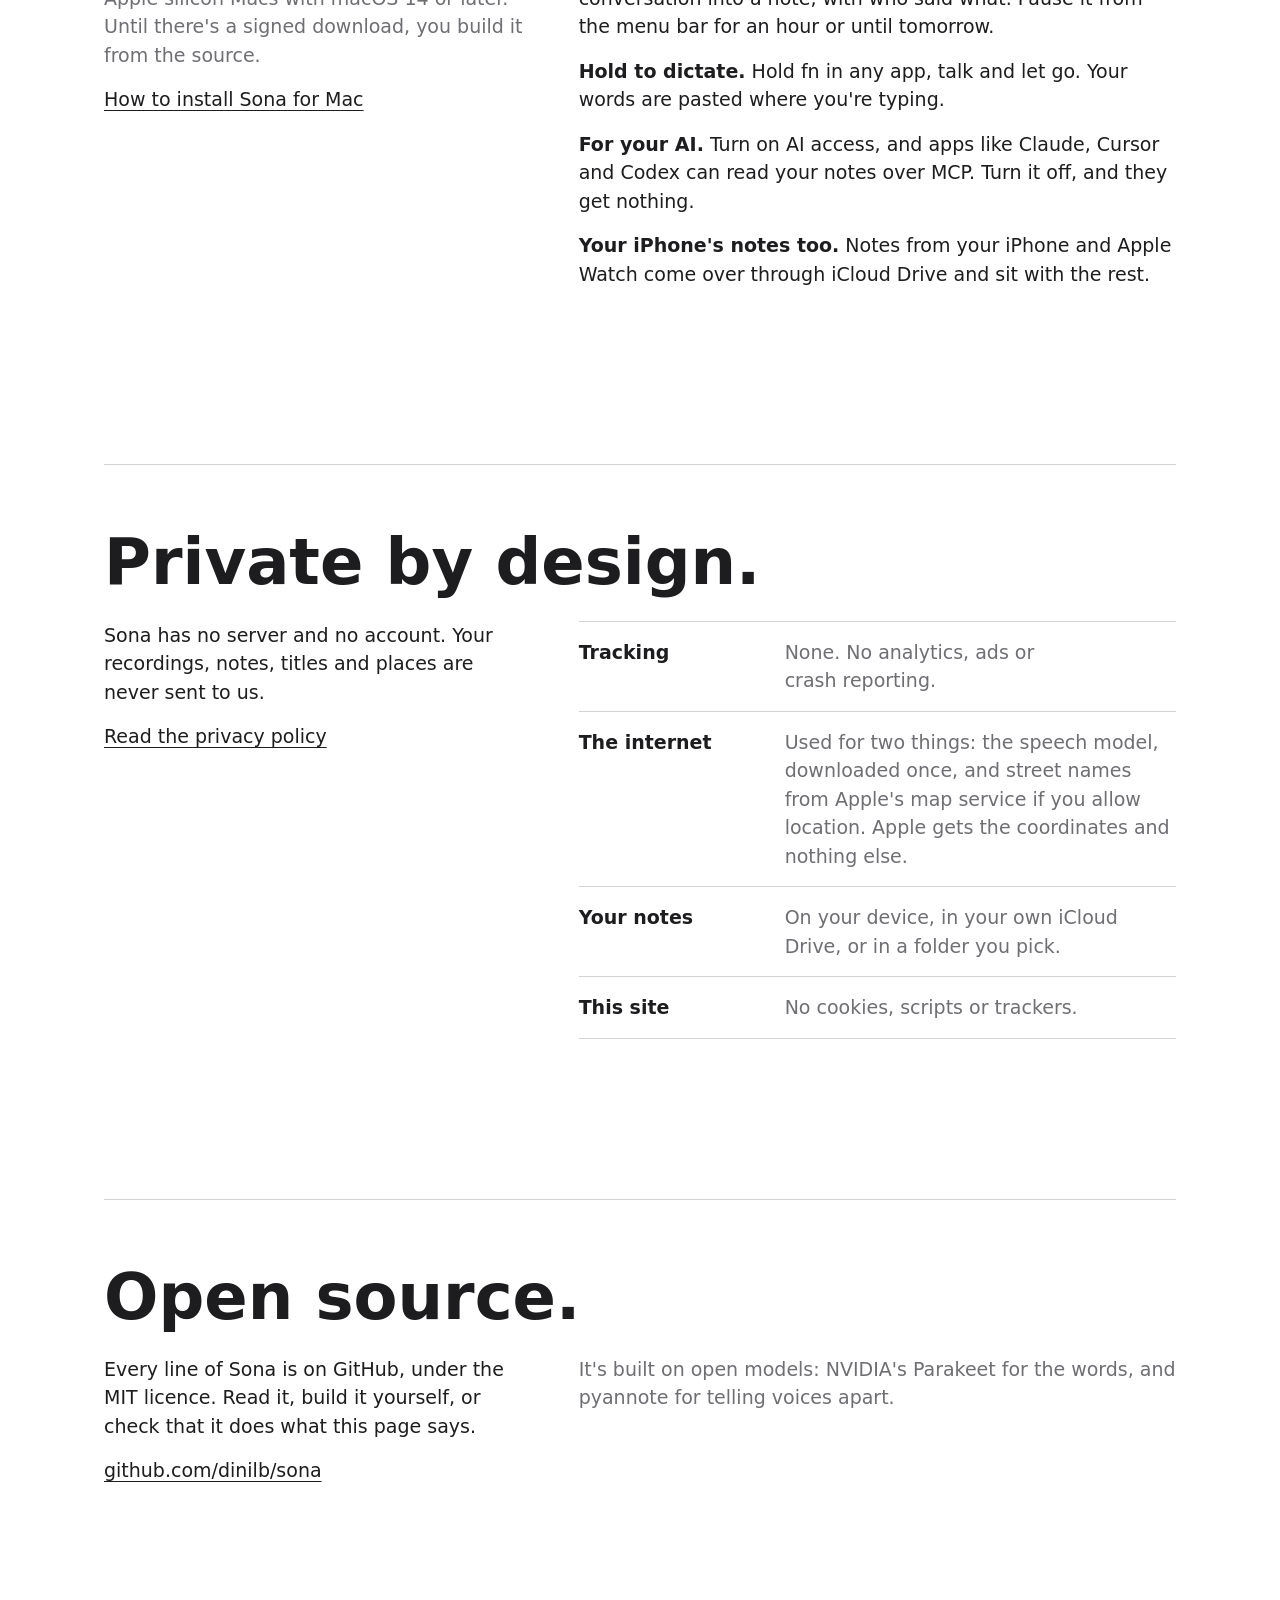
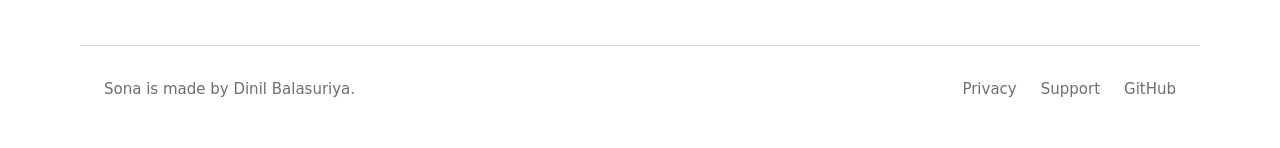
==== commit e83d16df: "Lead with it: 100% free and 100% open source, and nothing you record leaves your devices (site hero," ====
--- a/site/index.html
+++ b/site/index.html
@@ -46,7 +46,7 @@
   <div class="hero-copy">
     <h1>Sona</h1>
     <p class="lede">The notetaker that runs on your own devices.</p>
-    <p class="sub">Tap to record on your iPhone or Apple Watch, and it's written down on the phone itself. Free and open source. No account, no server, no tracking.</p>
+    <p class="sub">Tap to record on your iPhone or Apple Watch, and it's written down on the phone itself. 100% free and 100% open source. Nothing you record leaves your devices: no account, no server, no tracking.</p>
     <div class="actions">
       <!-- Placeholder until launch: swap for Apple's official "Download on the App Store" badge,
            linking to https://apps.apple.com/app/id6829732693 -->
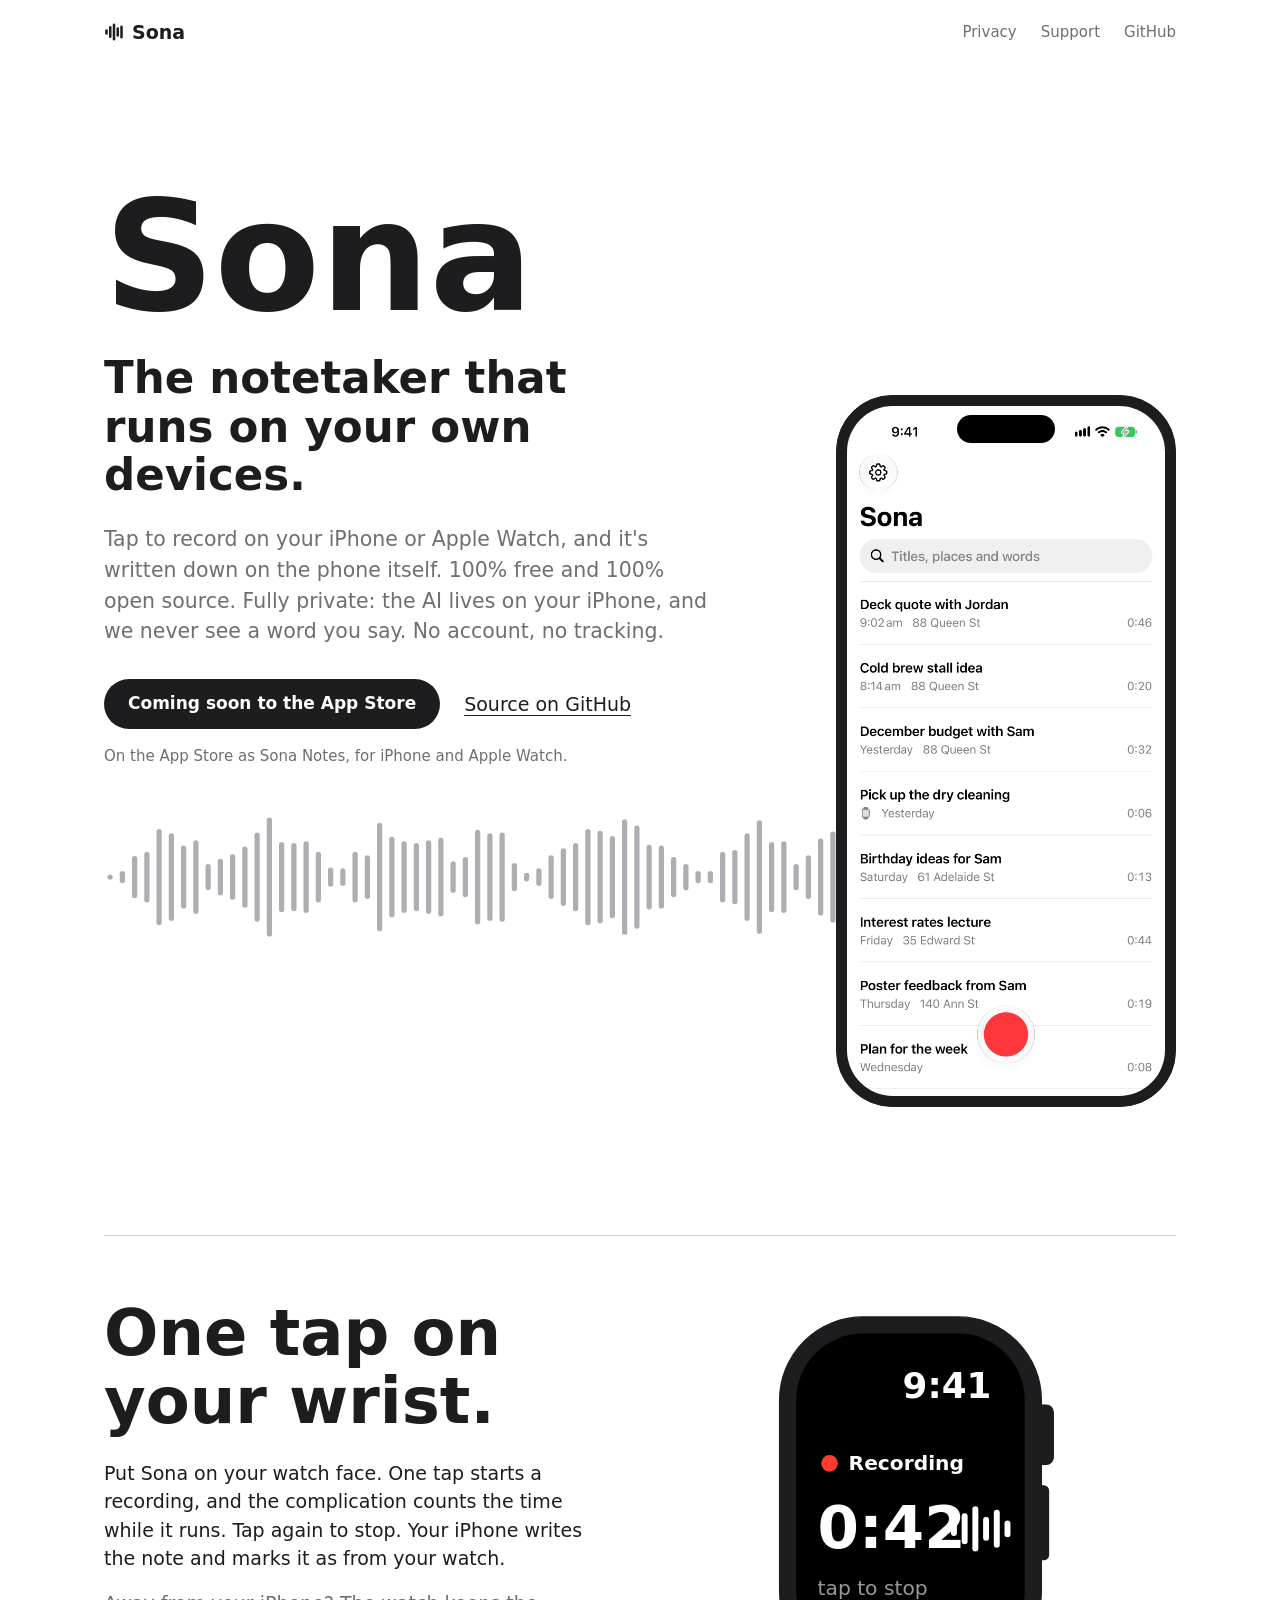
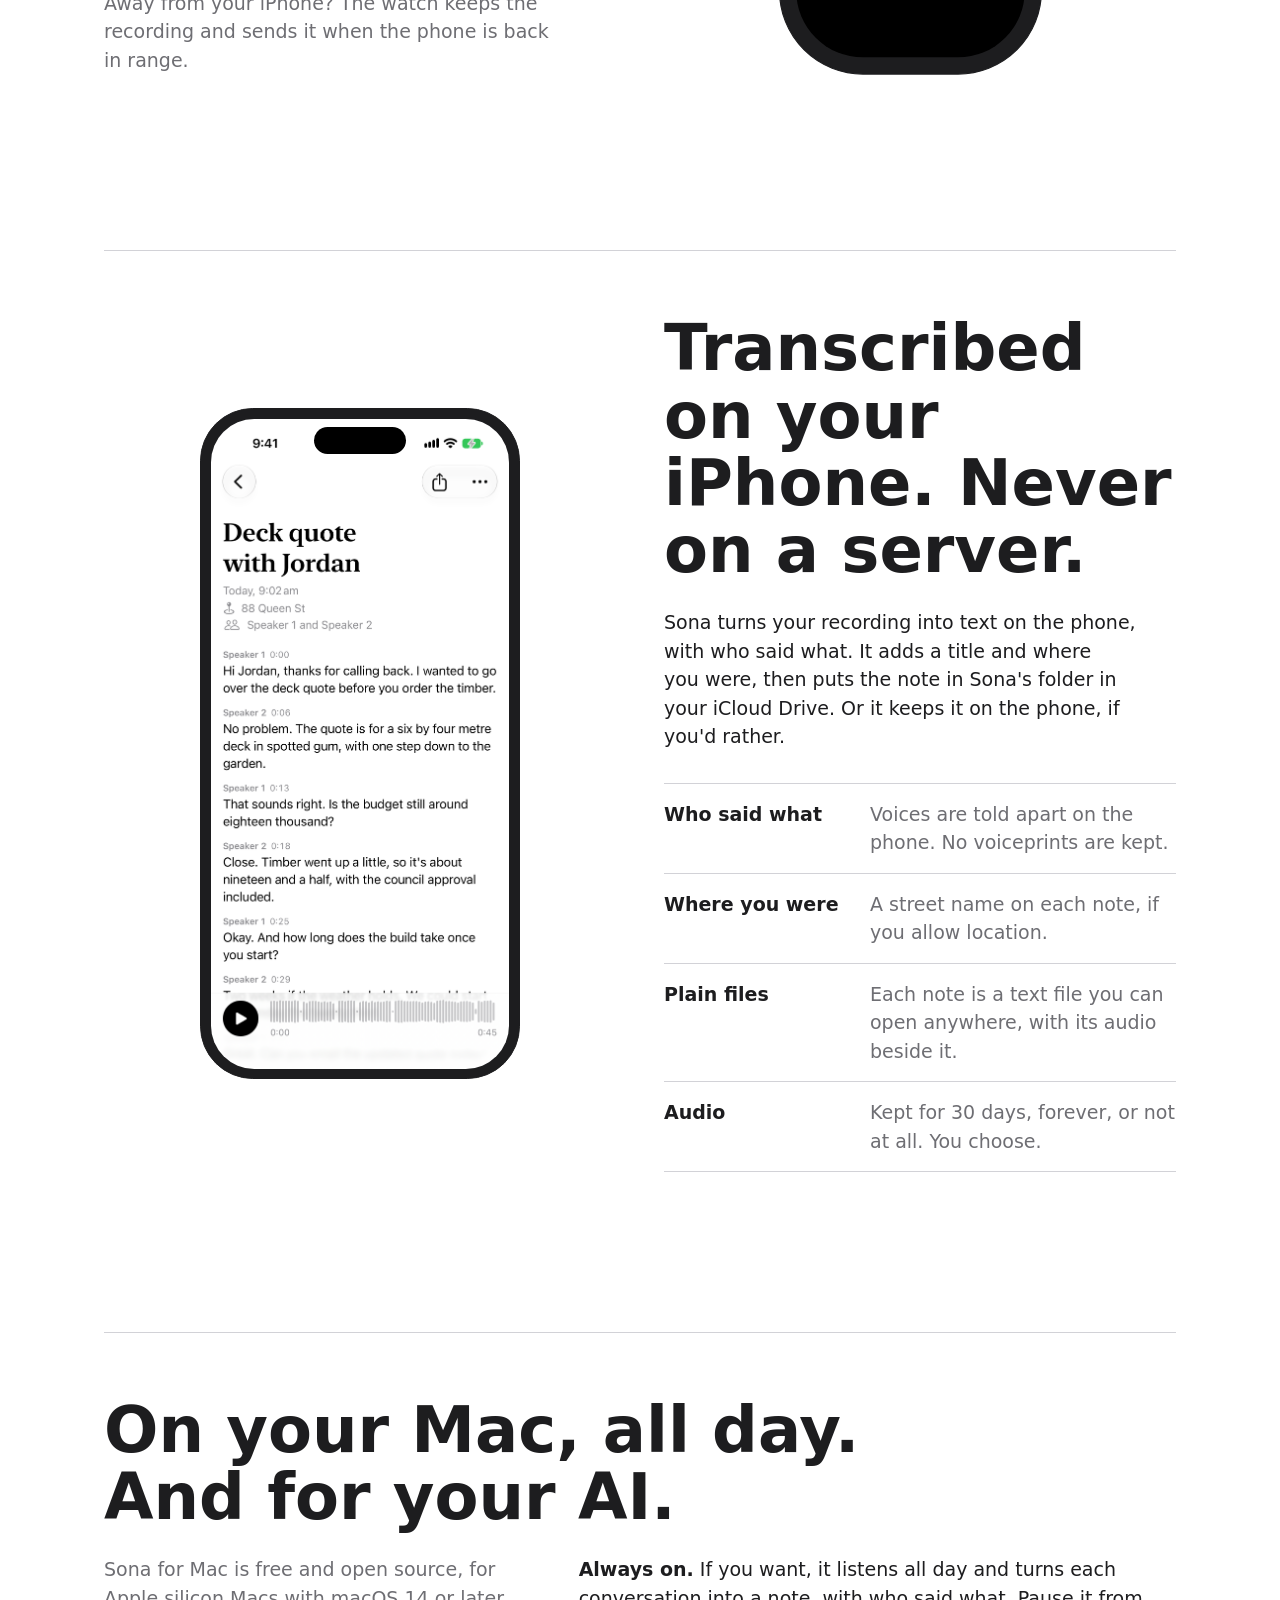
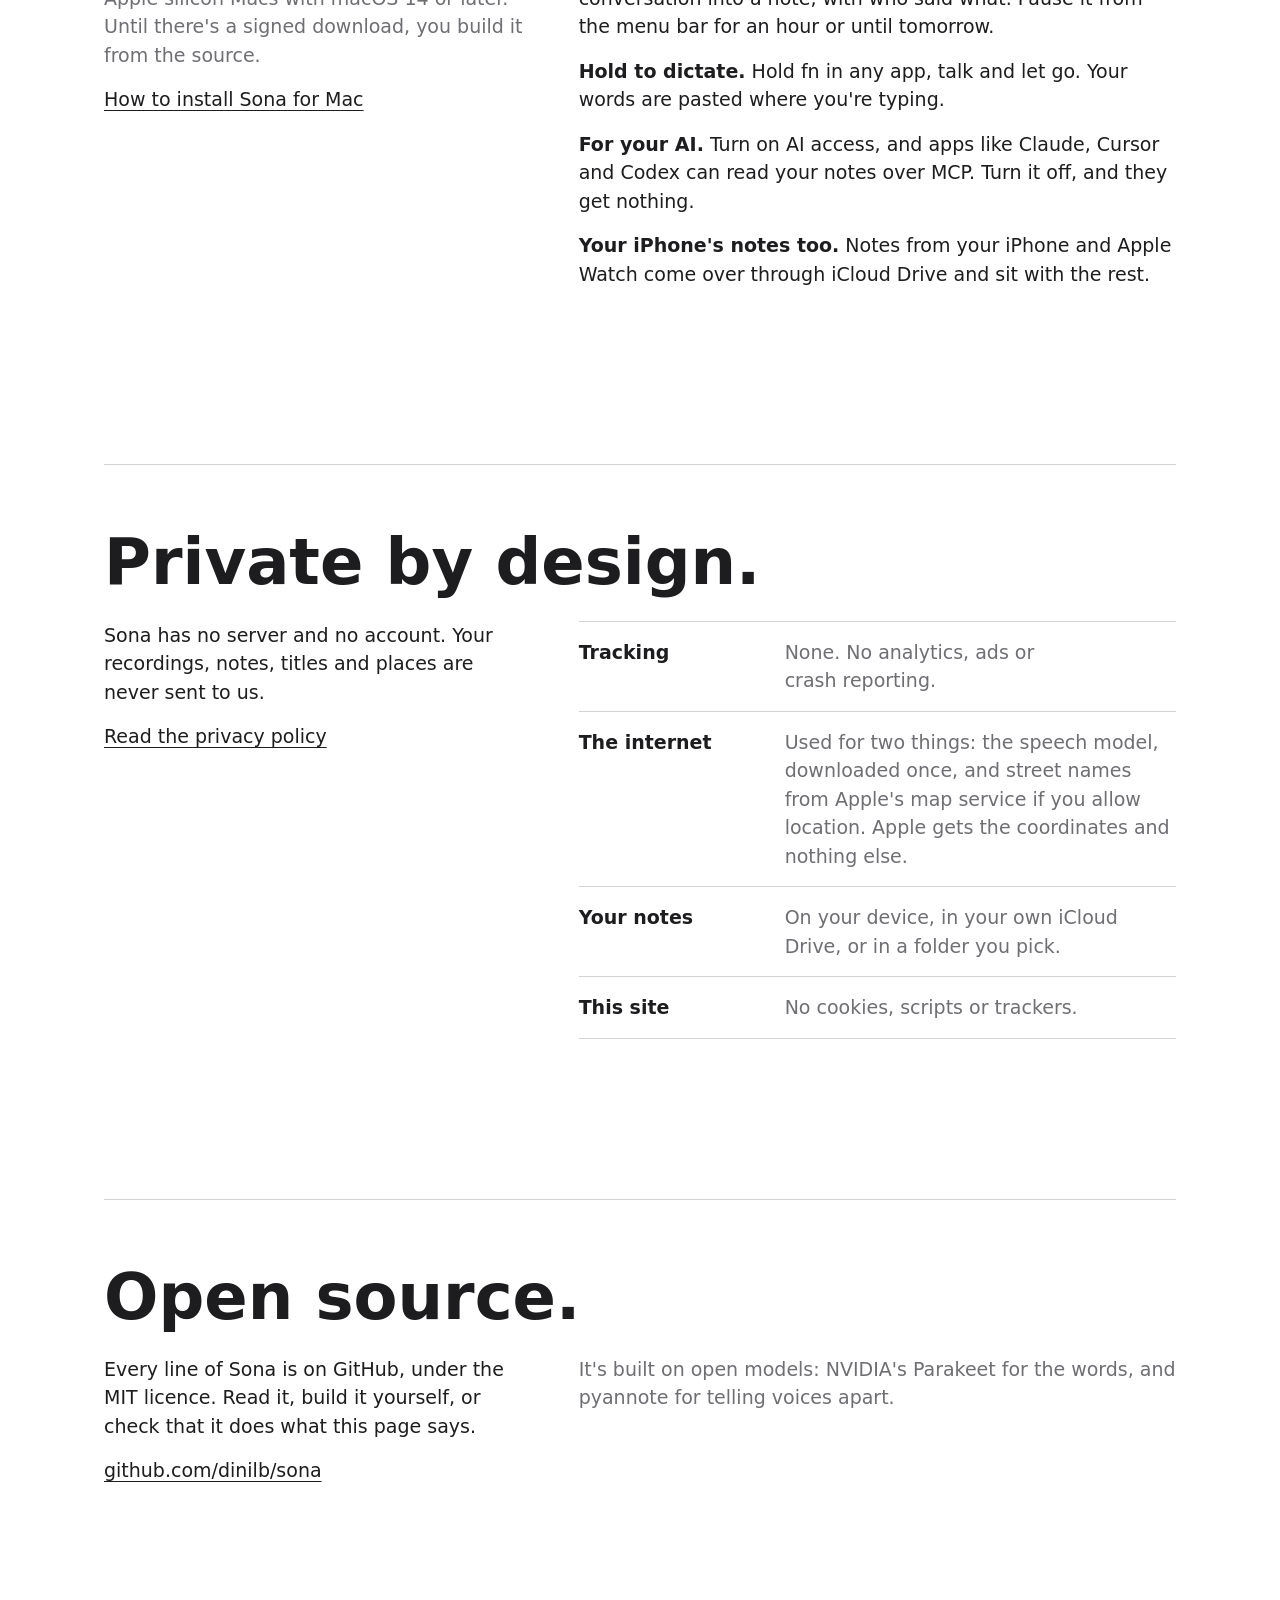
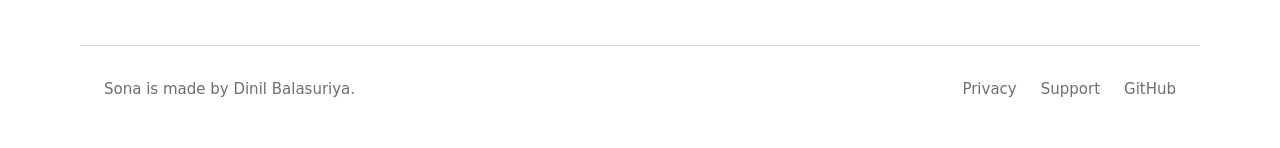
==== commit c2cafbfe: "Say it plainly and truly: fully private, the AI lives on your iPhone and we never see a word; 100% o" ====
--- a/site/index.html
+++ b/site/index.html
@@ -46,7 +46,7 @@
   <div class="hero-copy">
     <h1>Sona</h1>
     <p class="lede">The notetaker that runs on your own devices.</p>
-    <p class="sub">Tap to record on your iPhone or Apple Watch, and it's written down on the phone itself. 100% free and 100% open source. Nothing you record leaves your devices: no account, no server, no tracking.</p>
+    <p class="sub">Tap to record on your iPhone or Apple Watch, and it's written down on the phone itself. 100% free and 100% open source. Fully private: the AI lives on your iPhone, and we never see a word you say. No account, no tracking.</p>
     <div class="actions">
       <!-- Placeholder until launch: swap for Apple's official "Download on the App Store" badge,
            linking to https://apps.apple.com/app/id6829732693 -->
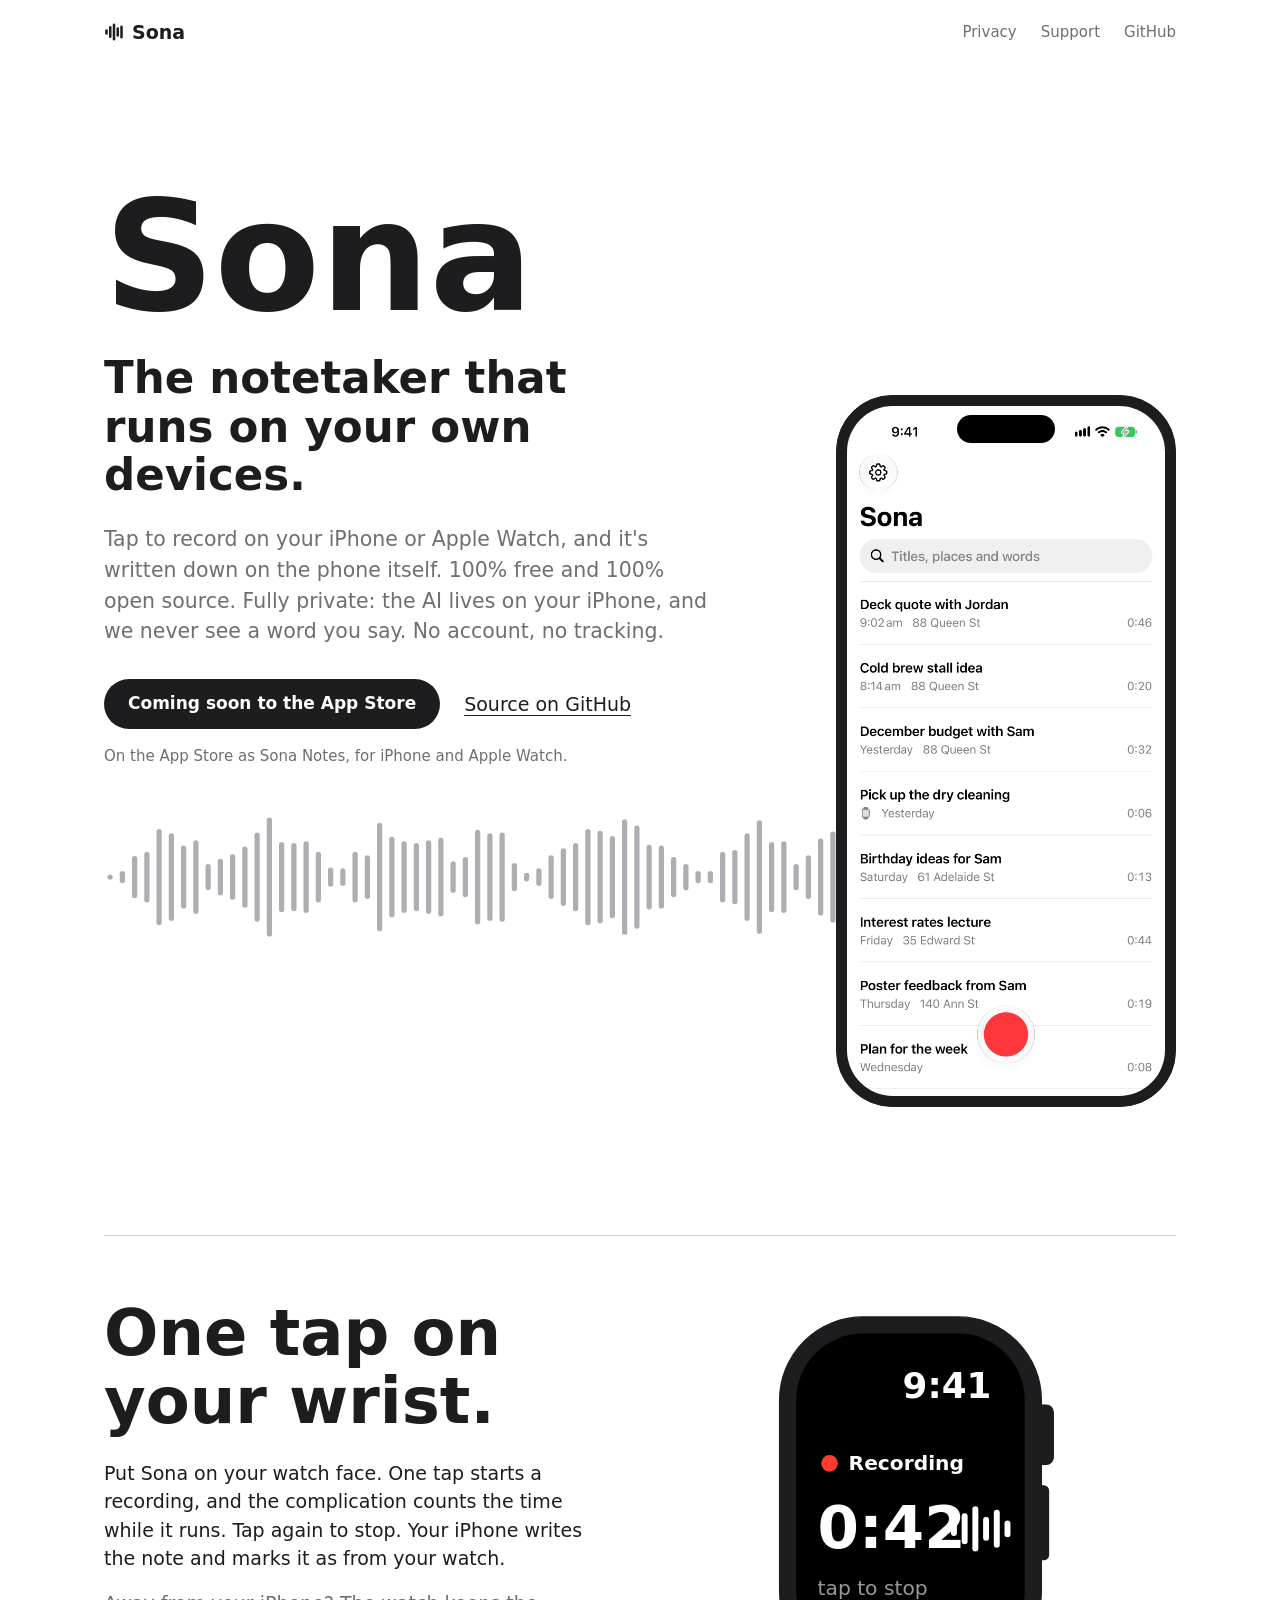
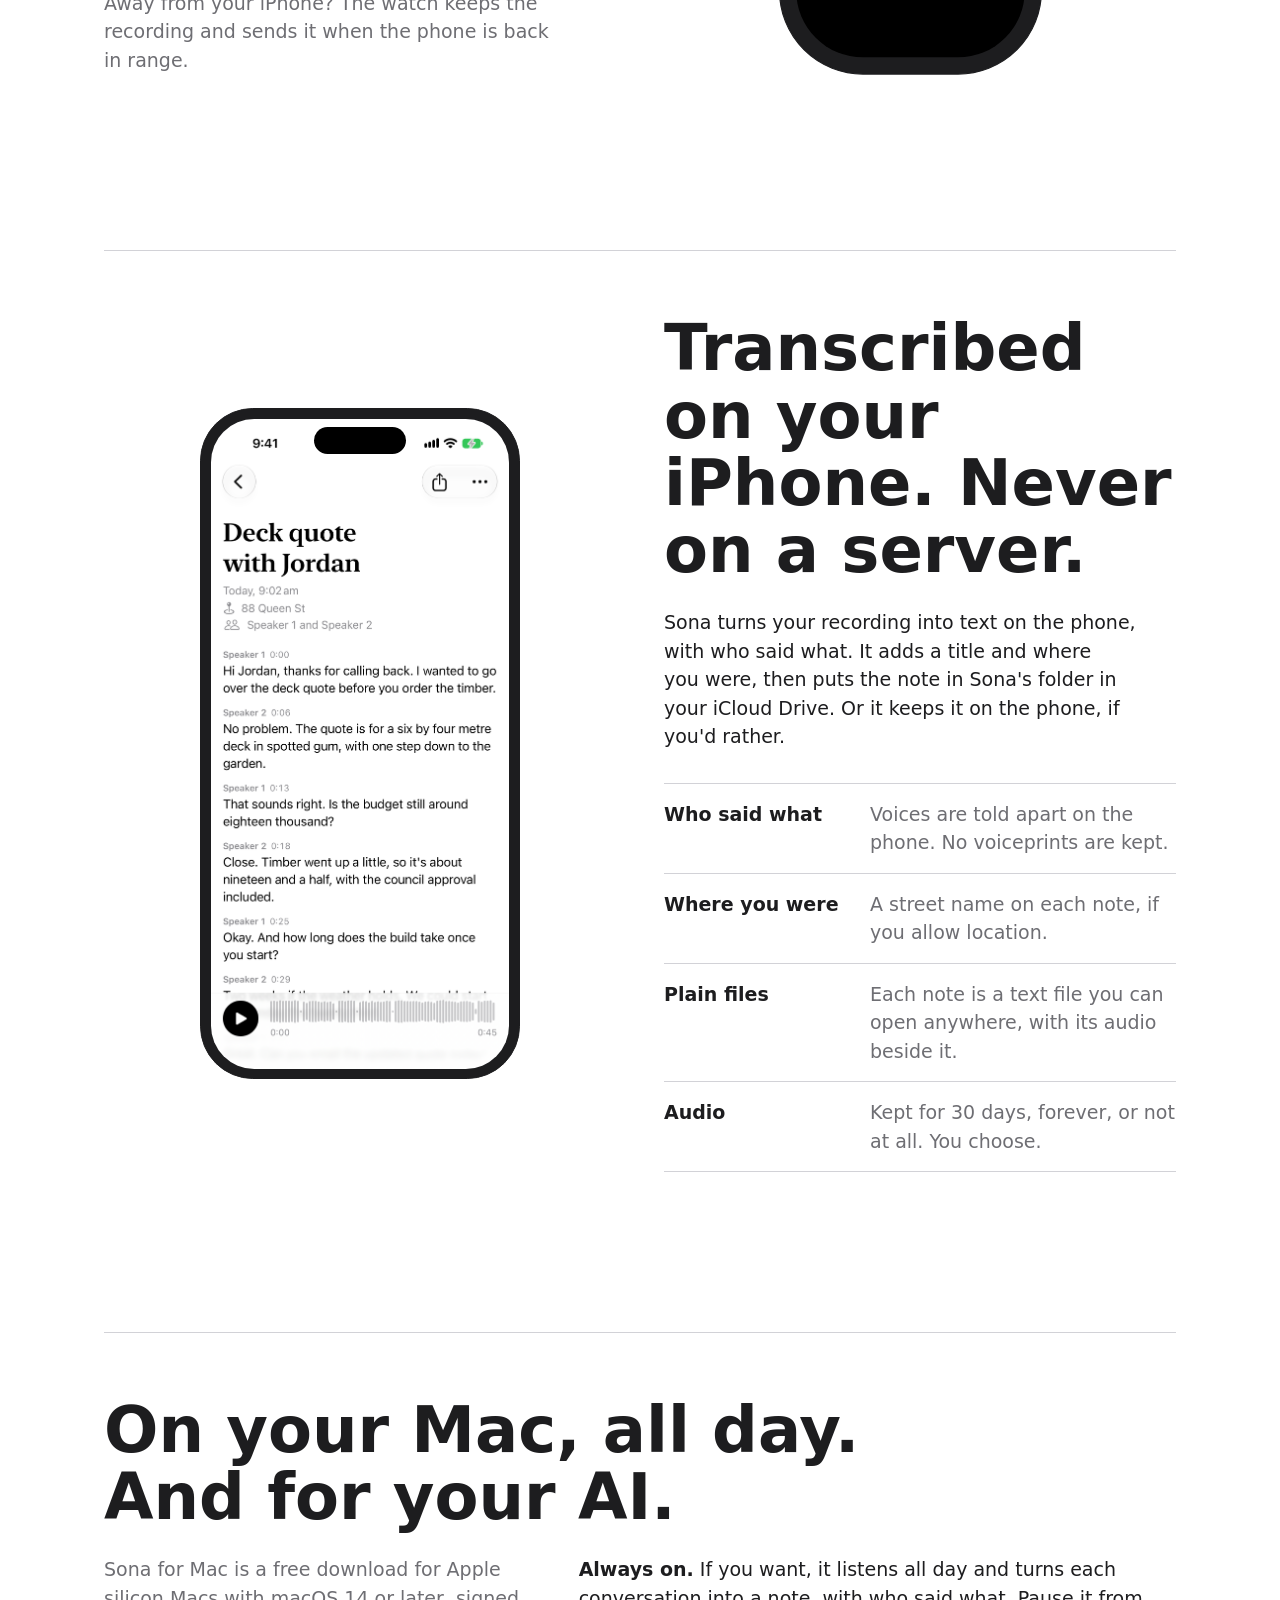
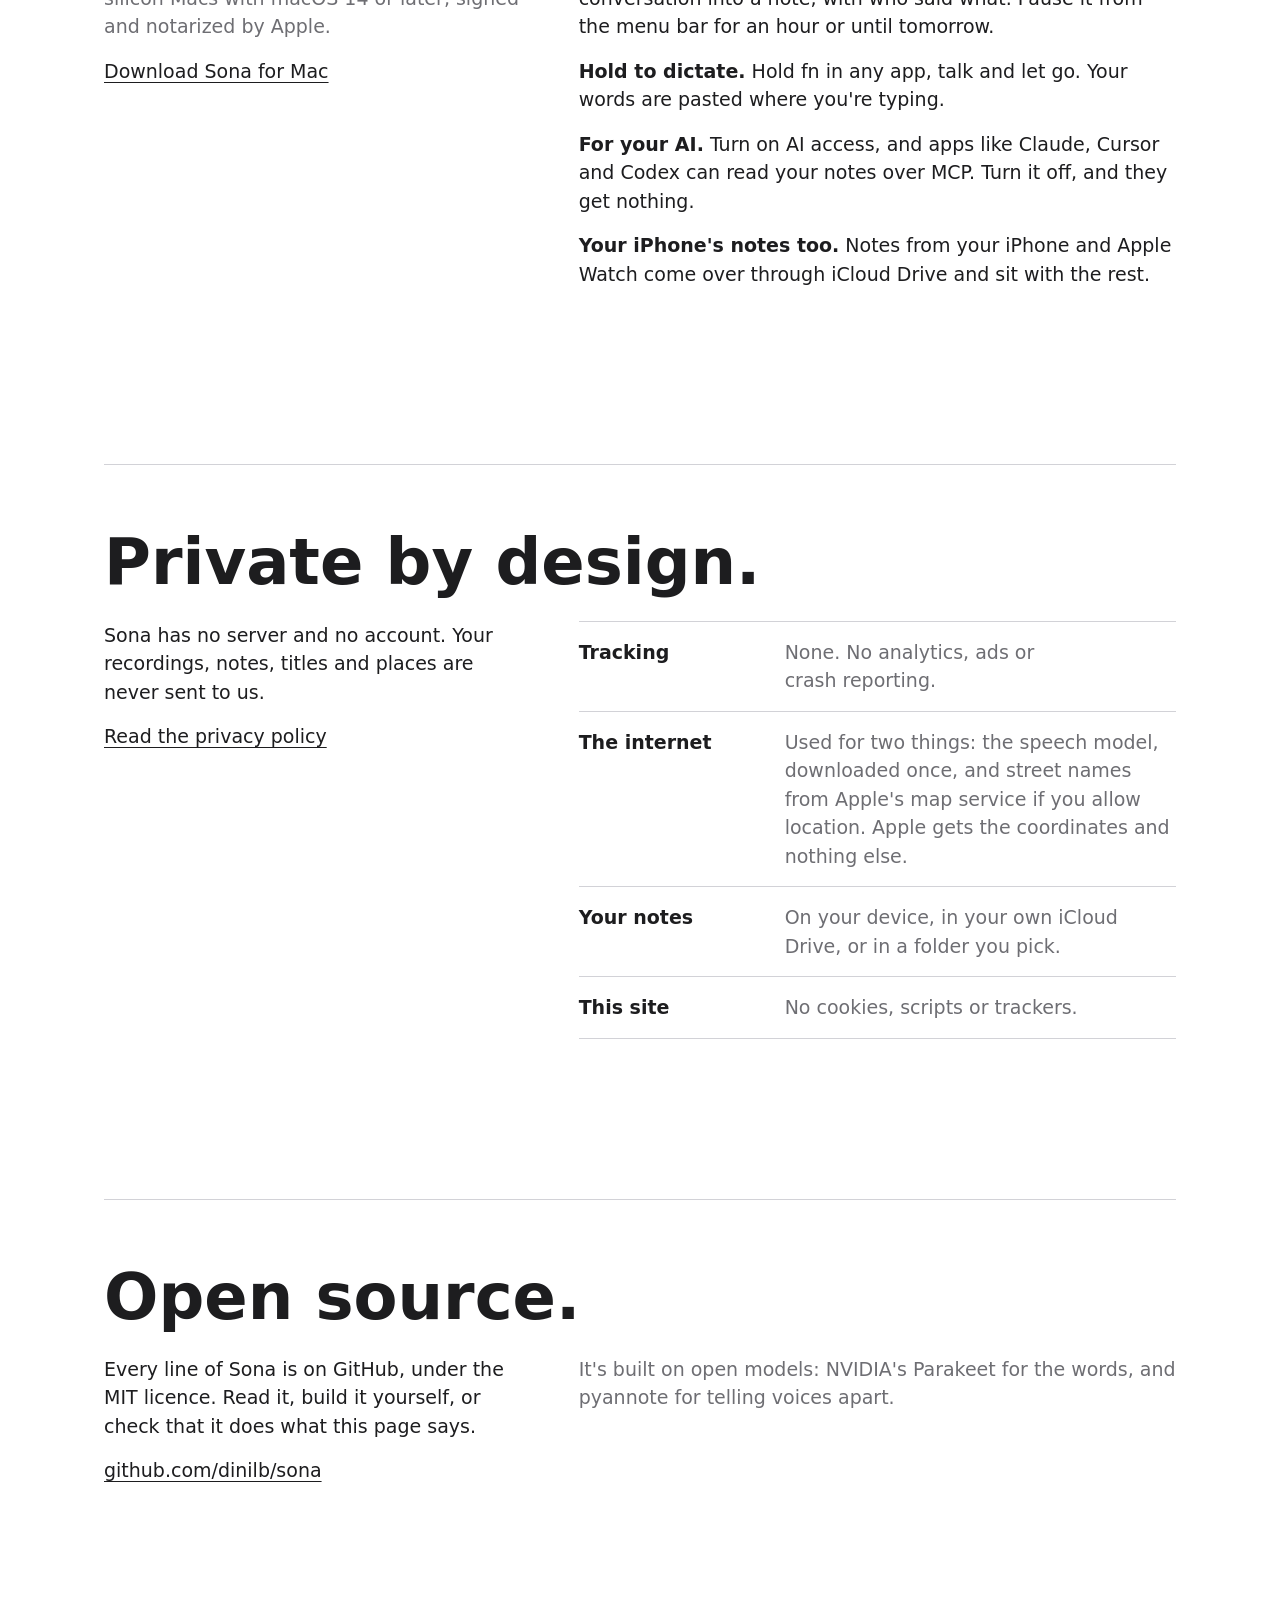
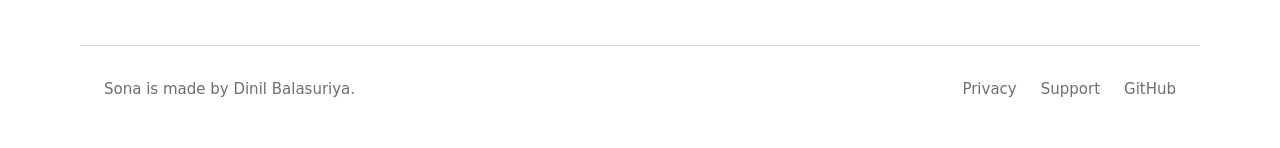
==== commit fcfe7a47: "Site: Sona for Mac is a signed, notarized download on GitHub Releases" ====
--- a/site/index.html
+++ b/site/index.html
@@ -211,8 +211,8 @@
       <h2 id="mac-title">On your Mac, all day.<br>And for your AI.</h2>
       <div class="cols">
         <div>
-          <p class="muted">Sona for Mac is free and open source, for Apple silicon Macs with macOS 14 or later. Until there's a signed download, you build it from the source.</p>
-          <p><a href="https://github.com/dinilb/sona#install">How to install Sona for Mac</a></p>
+          <p class="muted">Sona for Mac is a free download for Apple silicon Macs with macOS 14 or later, signed and notarized by Apple.</p>
+          <p><a href="https://github.com/dinilb/sona/releases/latest">Download Sona for Mac</a></p>
         </div>
         <div>
           <p><strong>Always on.</strong> If you want, it listens all day and turns each conversation into a note, with who said what. Pause it from the menu bar for an hour or until tomorrow.</p>
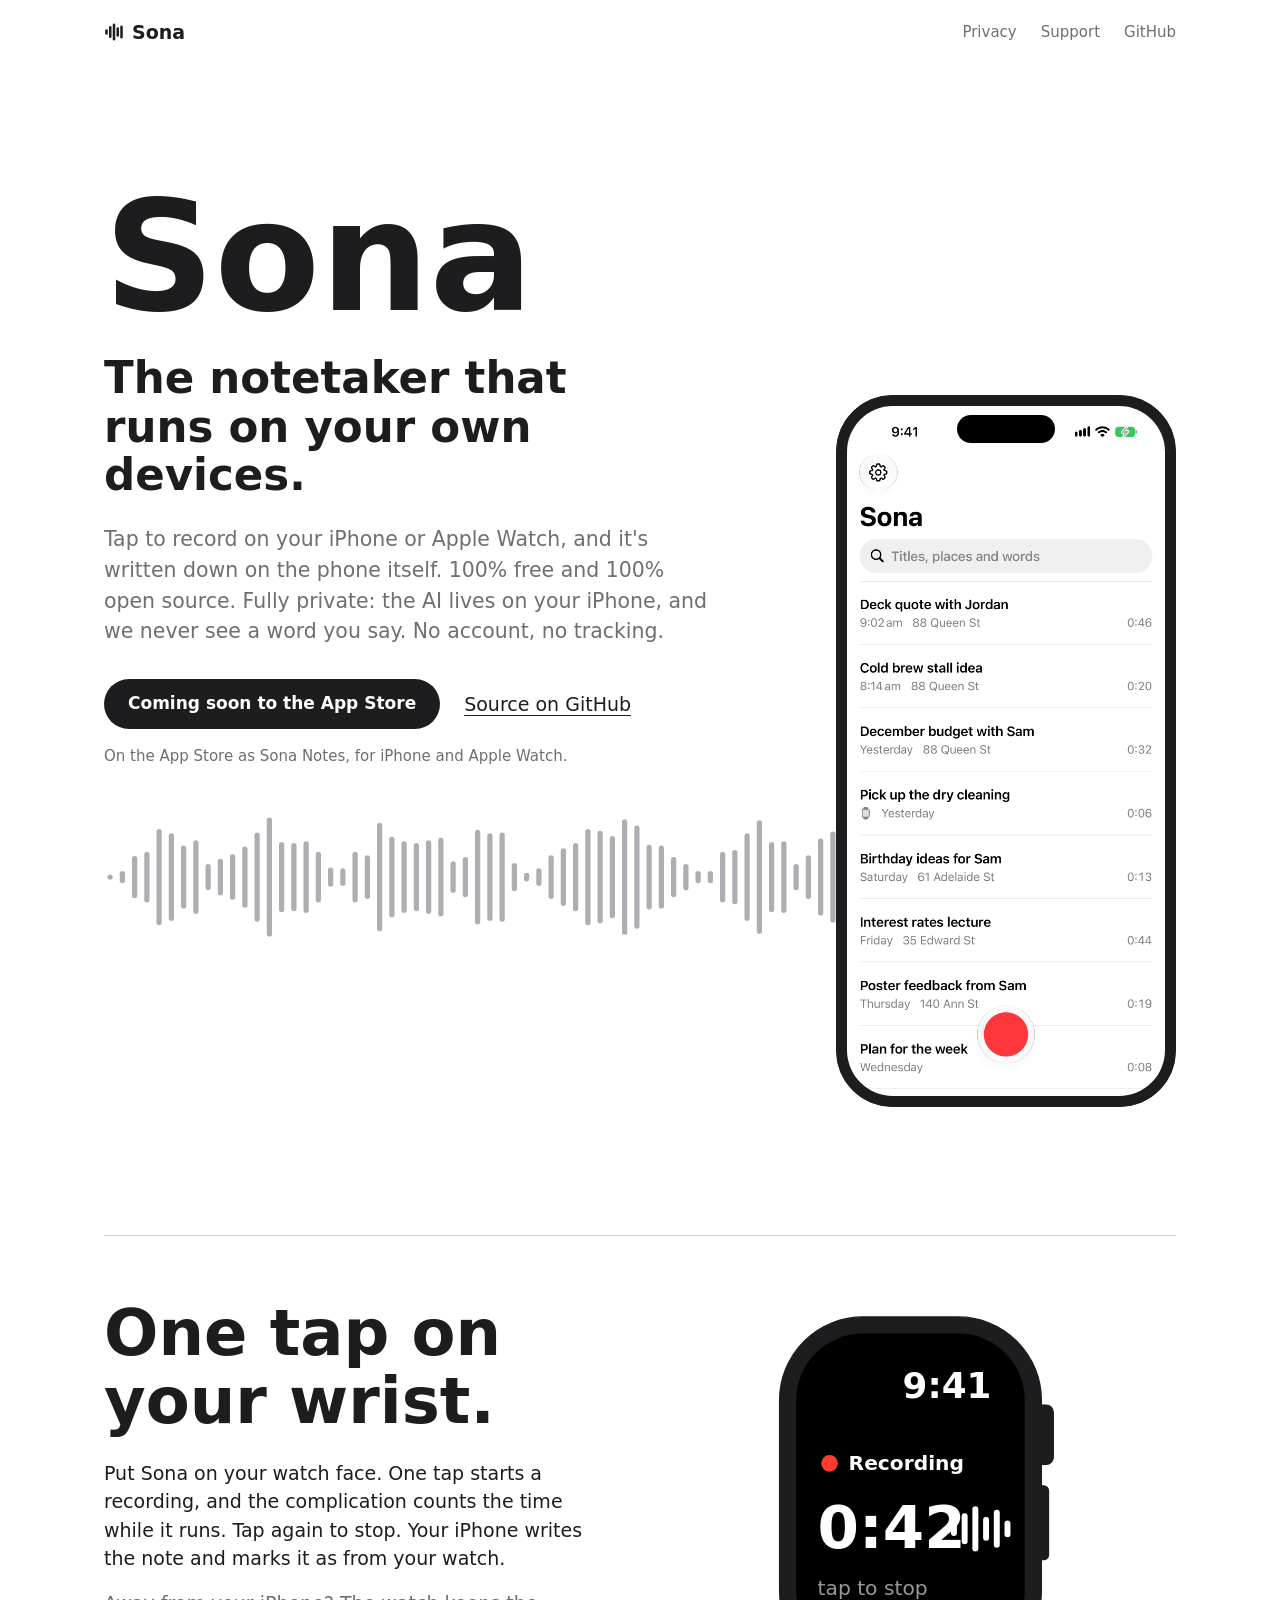
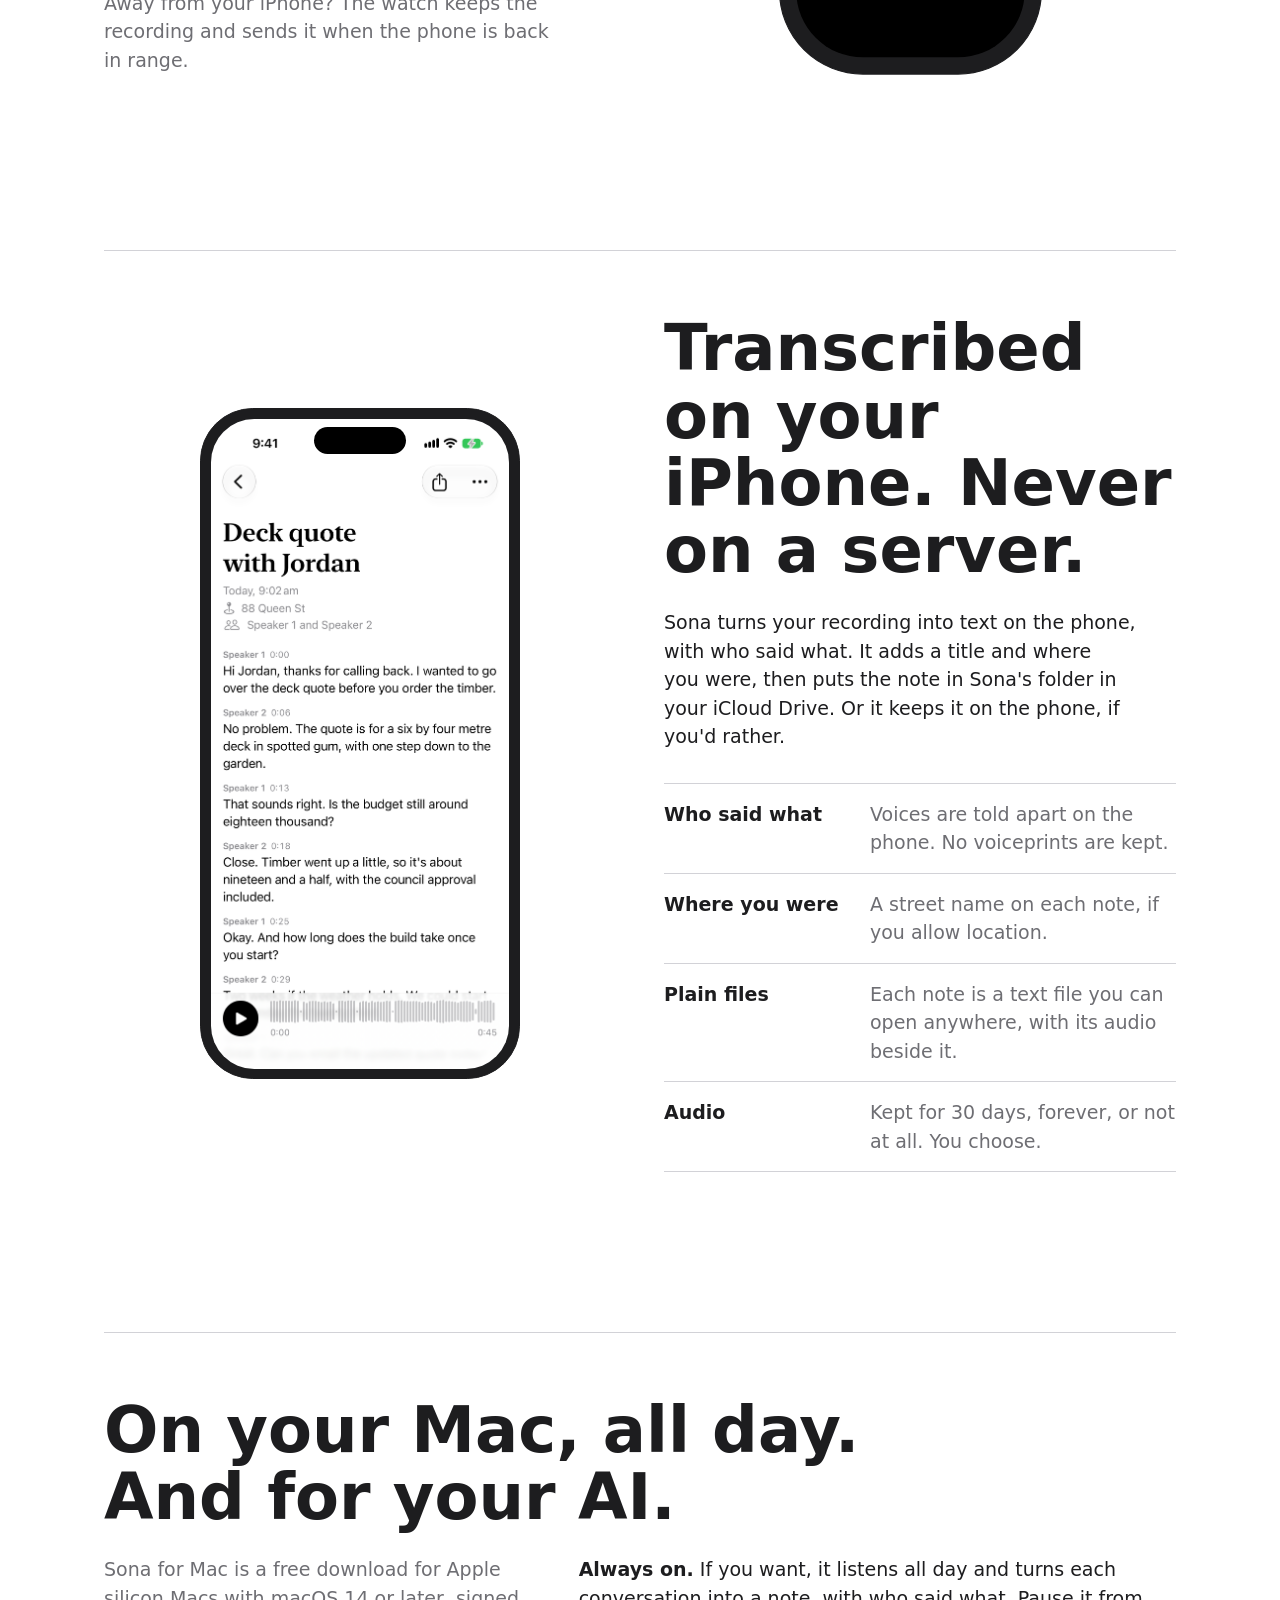
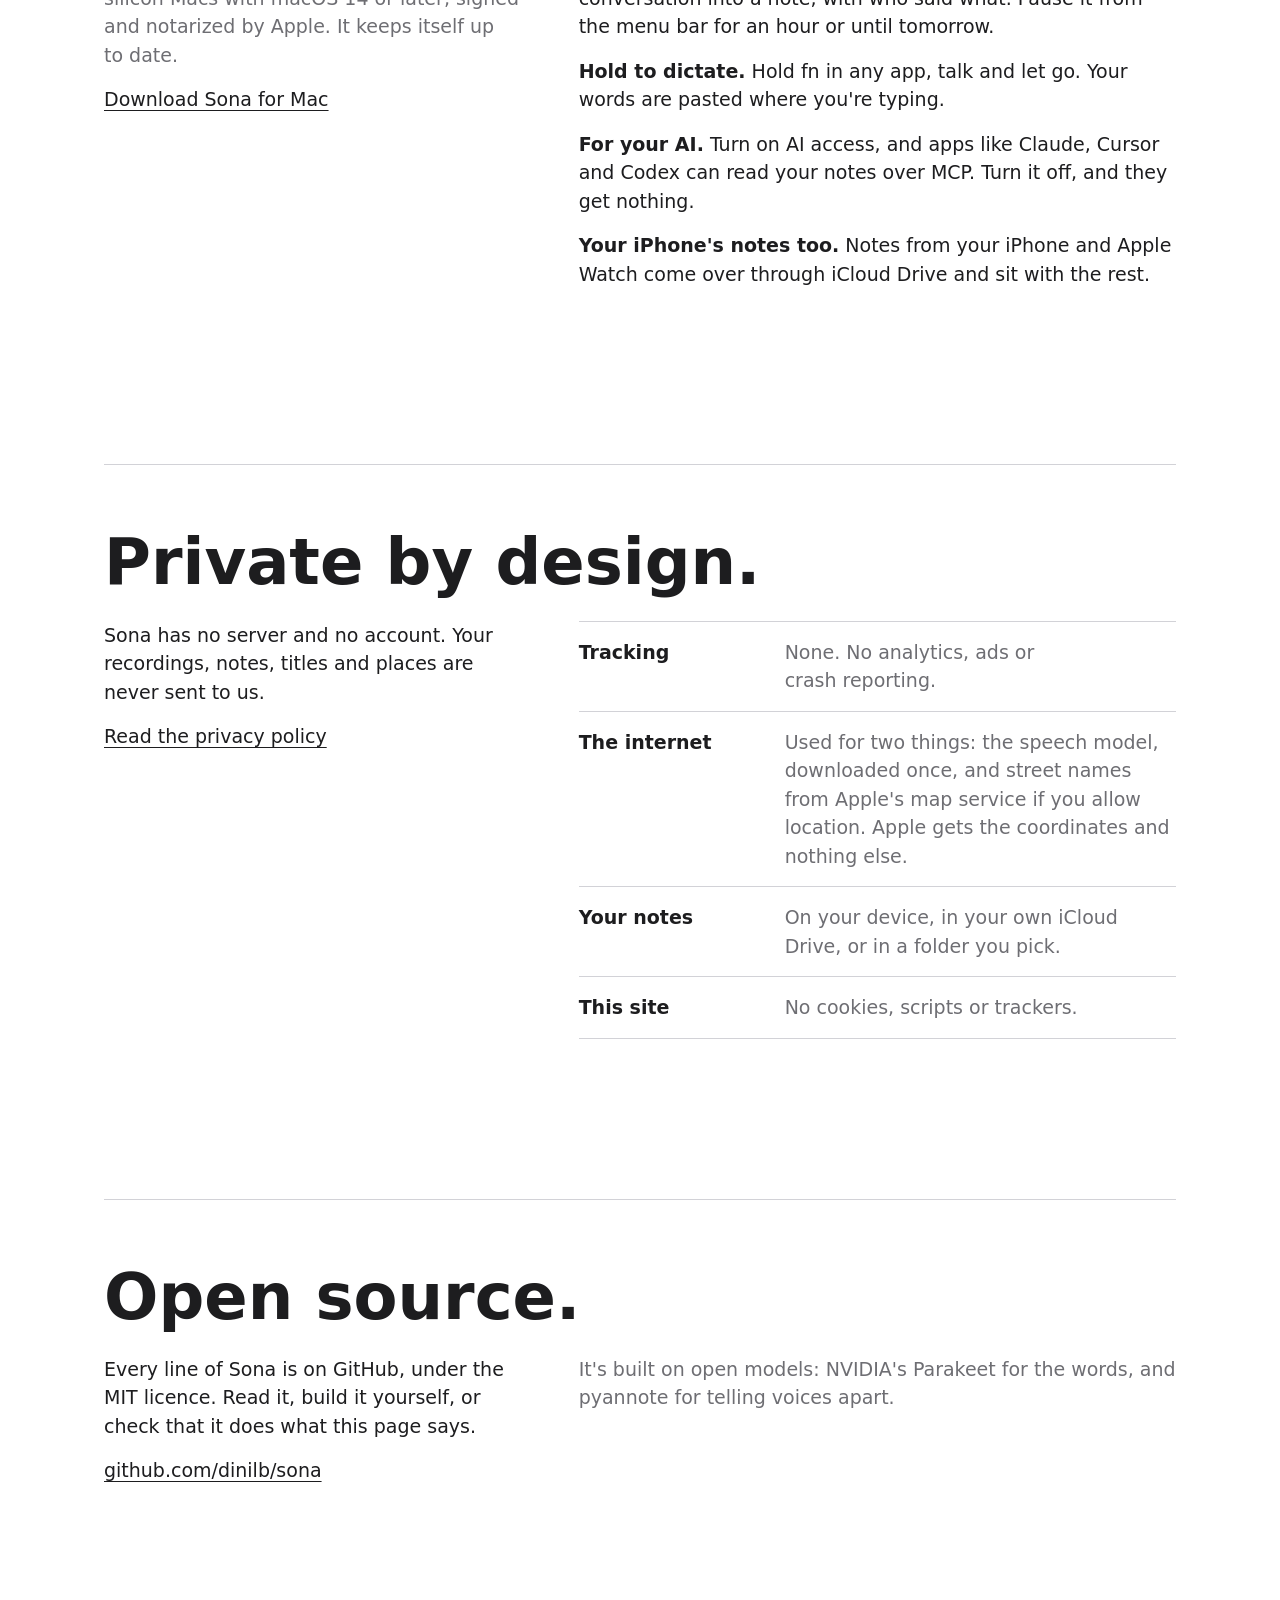
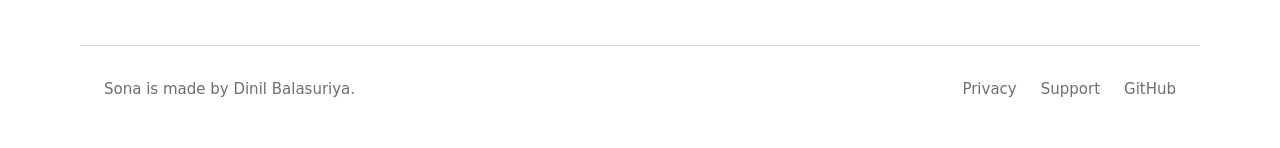
==== commit 16e9dca1: "README, privacy policy and credits: Sona for Mac checks for updates if you allow it (a small file fr" ====
--- a/site/index.html
+++ b/site/index.html
@@ -211,7 +211,7 @@
       <h2 id="mac-title">On your Mac, all day.<br>And for your AI.</h2>
       <div class="cols">
         <div>
-          <p class="muted">Sona for Mac is a free download for Apple silicon Macs with macOS 14 or later, signed and notarized by Apple.</p>
+          <p class="muted">Sona for Mac is a free download for Apple silicon Macs with macOS 14 or later, signed and notarized by Apple. It keeps itself up to date.</p>
           <p><a href="https://github.com/dinilb/sona/releases/latest">Download Sona for Mac</a></p>
         </div>
         <div>
